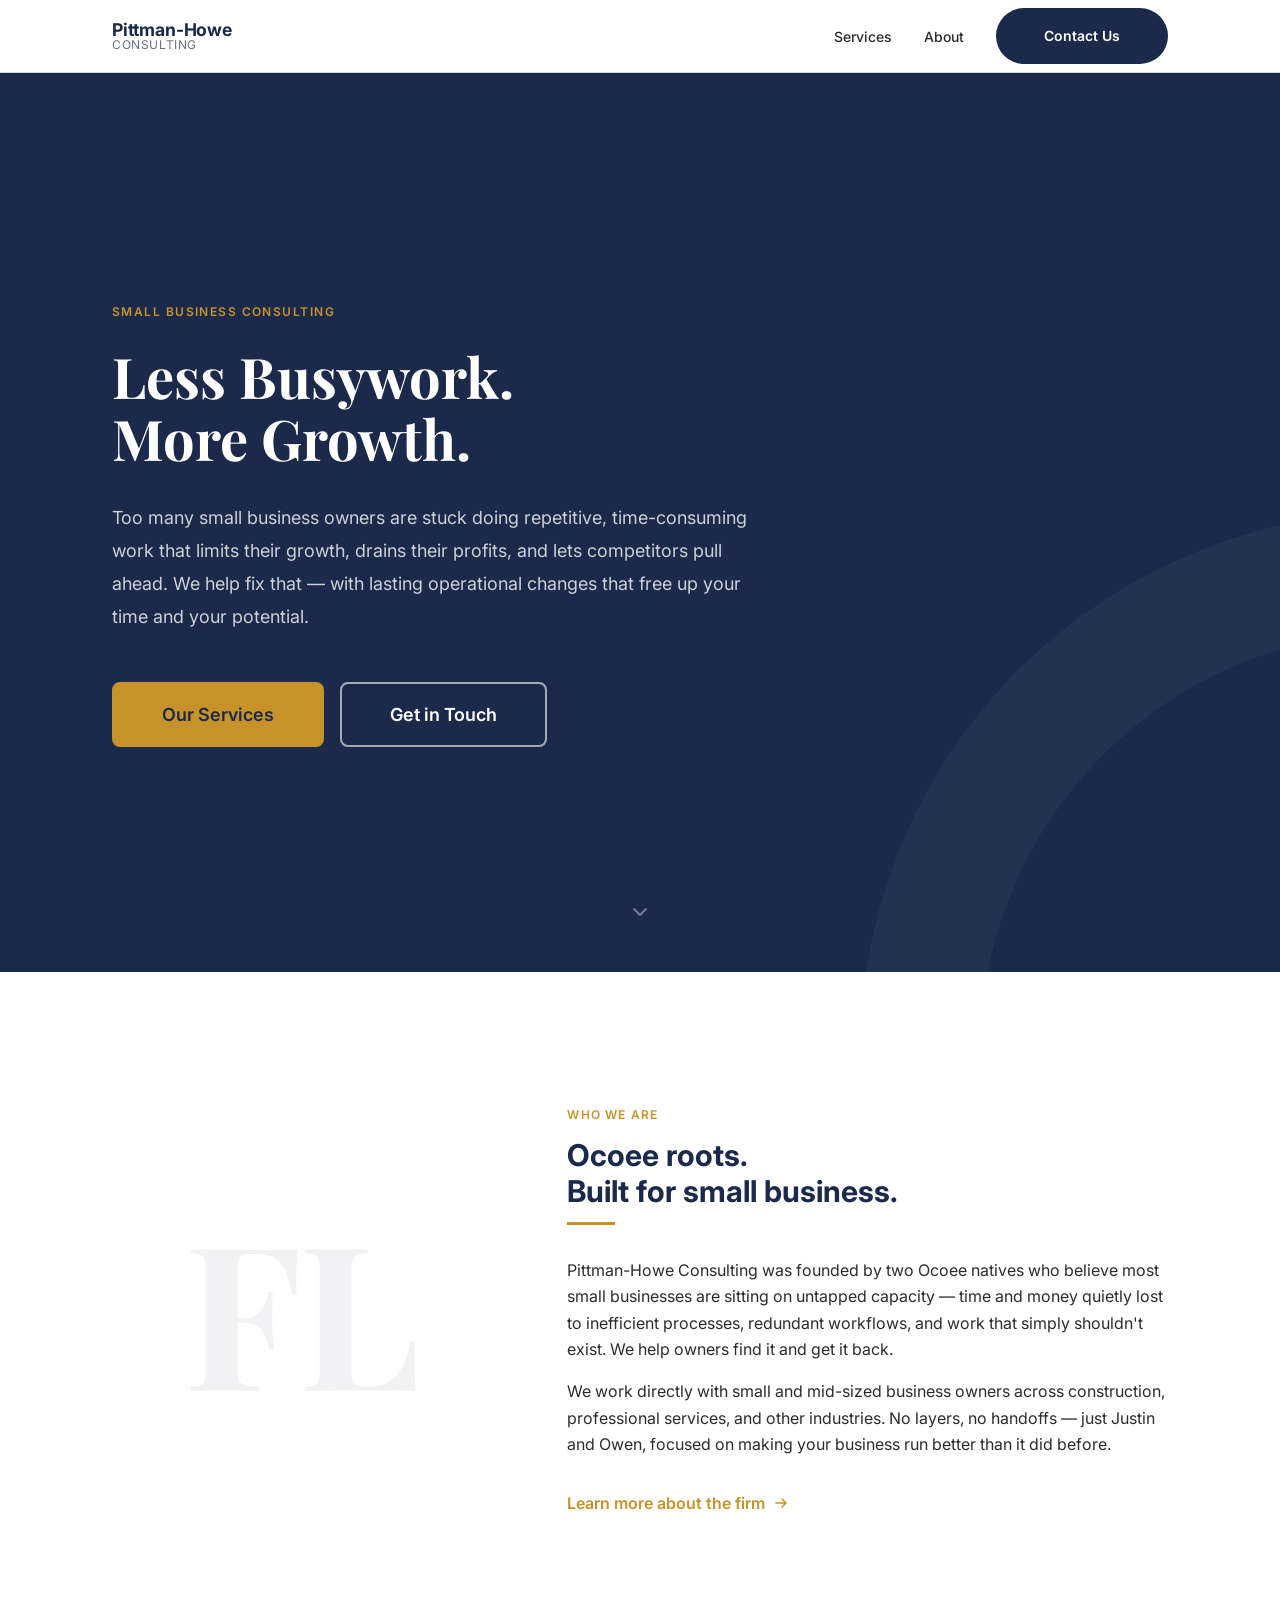
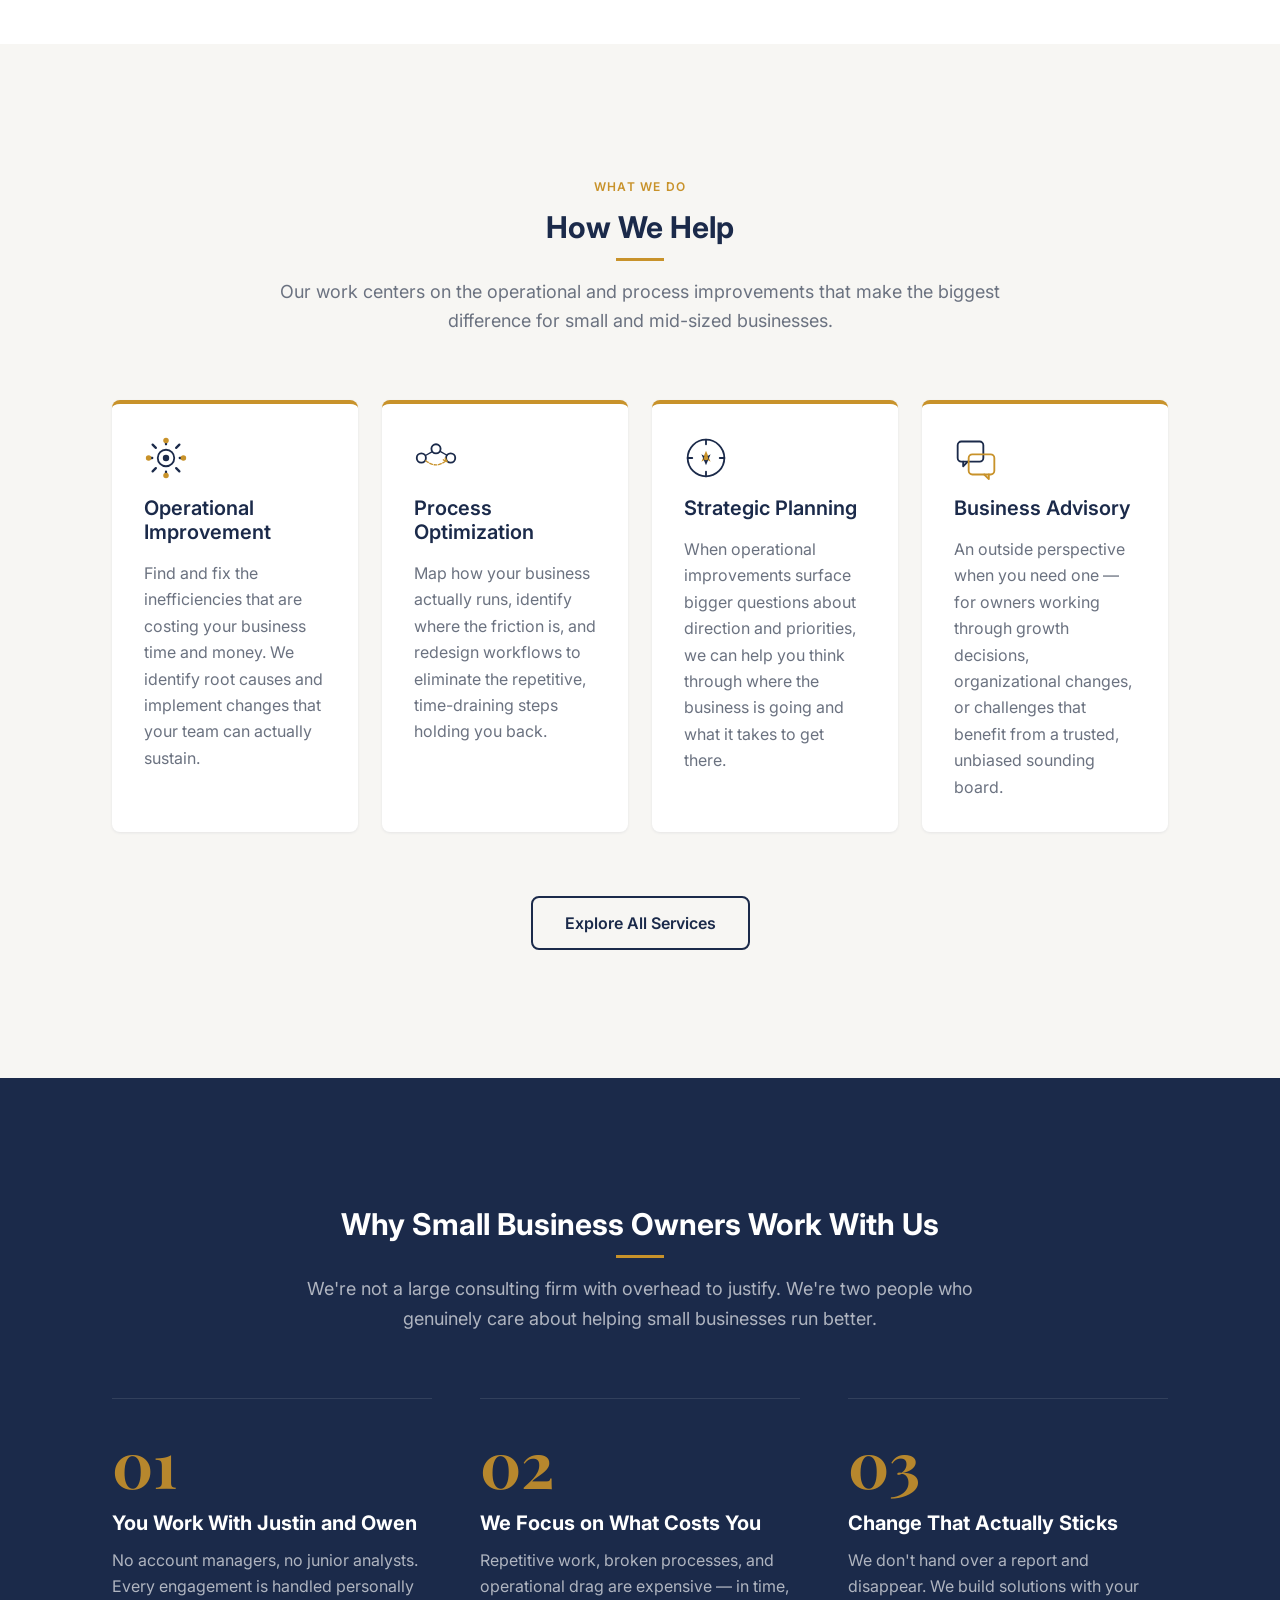
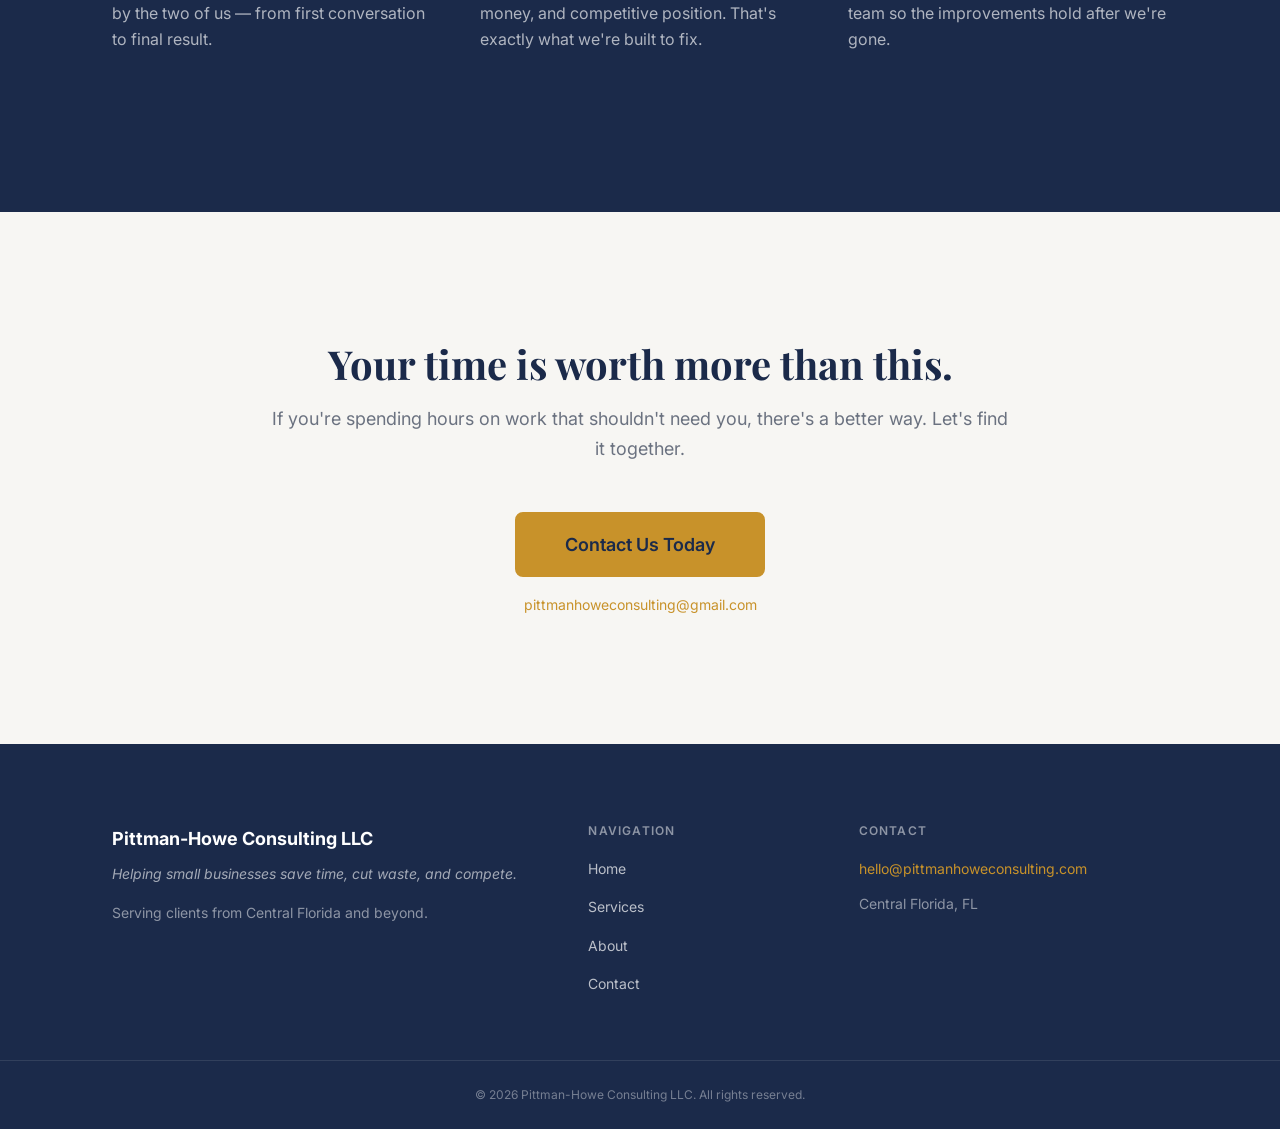
==== index.html @ a5095f36 "Initial commit" ====
<!DOCTYPE html>
<html lang="en">
<head>
  <meta charset="UTF-8">
  <meta name="viewport" content="width=device-width, initial-scale=1">
  <title>Pittman-Howe Consulting LLC — Operational Improvement for Small Business</title>
  <meta name="description" content="Pittman-Howe Consulting helps small and mid-sized business owners eliminate inefficiency, save time, and compete smarter. Based in Central Florida.">
  <link rel="preconnect" href="https://fonts.googleapis.com">
  <link rel="preconnect" href="https://fonts.gstatic.com" crossorigin>
  <link href="https://fonts.googleapis.com/css2?family=Inter:wght@400;500;600;700&family=Playfair+Display:ital,wght@0,600;0,700;1,600&display=swap" rel="stylesheet">
  <link rel="stylesheet" href="css/styles.css">
</head>
<body>

  <!-- ===================== HEADER / NAV ===================== -->
  <header class="site-header">
    <nav class="nav-container" role="navigation" aria-label="Main navigation">
      <a href="index.html" class="nav-logo" aria-label="Pittman-Howe Consulting — home">
        <span class="nav-logo__wordmark">Pittman-Howe</span>
        <span class="nav-logo__sub">Consulting</span>
      </a>

      <button class="nav-toggle" aria-label="Open menu" aria-expanded="false" aria-controls="main-nav">
        <svg class="icon-hamburger" width="24" height="18" viewBox="0 0 24 18" fill="none" aria-hidden="true">
          <line x1="0" y1="1"  x2="24" y2="1"  stroke="currentColor" stroke-width="2" stroke-linecap="round"/>
          <line x1="0" y1="9"  x2="24" y2="9"  stroke="currentColor" stroke-width="2" stroke-linecap="round"/>
          <line x1="0" y1="17" x2="24" y2="17" stroke="currentColor" stroke-width="2" stroke-linecap="round"/>
        </svg>
        <svg class="icon-close" width="24" height="24" viewBox="0 0 24 24" fill="none" aria-hidden="true" hidden>
          <line x1="4" y1="4"  x2="20" y2="20" stroke="currentColor" stroke-width="2" stroke-linecap="round"/>
          <line x1="20" y1="4" x2="4"  y2="20" stroke="currentColor" stroke-width="2" stroke-linecap="round"/>
        </svg>
      </button>

      <ul class="nav-links" id="main-nav">
        <li><a href="services.html">Services</a></li>
        <li><a href="about.html">About</a></li>
        <li class="nav-cta"><a href="contact.html">Contact Us</a></li>
      </ul>
    </nav>
  </header>

  <main>

    <!-- ===================== HERO ===================== -->
    <section class="hero" aria-labelledby="hero-heading">
      <svg class="hero__bg-arc" width="700" height="700" viewBox="0 0 700 700" fill="none" aria-hidden="true">
        <circle cx="700" cy="700" r="480" stroke="rgba(255,255,255,0.04)" stroke-width="120"/>
      </svg>

      <div class="container">
        <div class="hero__content">
          <span class="hero__eyebrow">Small Business Consulting</span>
          <h1 class="hero__headline display-heading" id="hero-heading">
            Less Busywork.<br>More Growth.
          </h1>
          <p class="hero__lead">
            Too many small business owners are stuck doing repetitive, time-consuming work that limits their growth, drains their profits, and lets competitors pull ahead. We help fix that — with lasting operational changes that free up your time and your potential.
          </p>
          <div class="hero__actions">
            <a href="services.html" class="btn btn--primary btn--lg">Our Services</a>
            <a href="contact.html" class="btn btn--outline-white btn--lg">Get in Touch</a>
          </div>
        </div>
      </div>

      <div class="hero__scroll" aria-hidden="true">
        <svg width="24" height="24" viewBox="0 0 24 24" fill="none">
          <polyline points="6,9 12,15 18,9" stroke="currentColor" stroke-width="2" stroke-linecap="round" stroke-linejoin="round"/>
        </svg>
      </div>
    </section>

    <!-- ===================== FIRM INTRO ===================== -->
    <section class="firm-intro" aria-labelledby="intro-heading">
      <div class="container">
        <div class="firm-intro__grid">
          <div class="firm-intro__watermark" aria-hidden="true">
            <span class="firm-intro__watermark-text">FL</span>
          </div>
          <div class="firm-intro__content">
            <span class="eyebrow">Who We Are</span>
            <h2 class="section-heading" id="intro-heading">Ocoee roots.<br>Built for small business.</h2>
            <div class="firm-intro__body">
              <p>Pittman-Howe Consulting was founded by two Ocoee natives who believe most small businesses are sitting on untapped capacity — time and money quietly lost to inefficient processes, redundant workflows, and work that simply shouldn't exist. We help owners find it and get it back.</p>
              <p>We work directly with small and mid-sized business owners across construction, professional services, and other industries. No layers, no handoffs — just Justin and Owen, focused on making your business run better than it did before.</p>
            </div>
            <a href="about.html" class="firm-intro__link">
              Learn more about the firm
              <svg width="16" height="16" viewBox="0 0 16 16" fill="none" aria-hidden="true">
                <path d="M3 8h10M9 4l4 4-4 4" stroke="currentColor" stroke-width="1.5" stroke-linecap="round" stroke-linejoin="round"/>
              </svg>
            </a>
          </div>
        </div>
      </div>
    </section>

    <!-- ===================== SERVICES PREVIEW ===================== -->
    <section class="services-preview" aria-labelledby="services-preview-heading">
      <div class="container">
        <div class="services-preview__header">
          <span class="eyebrow">What We Do</span>
          <h2 class="section-heading section-heading--center" id="services-preview-heading">How We Help</h2>
          <p>Our work centers on the operational and process improvements that make the biggest difference for small and mid-sized businesses.</p>
        </div>

        <div class="services-grid">

          <!-- Operational Improvement -->
          <div class="service-card">
            <div class="service-card__icon" aria-hidden="true">
              <svg width="44" height="44" viewBox="0 0 48 48" fill="none">
                <circle cx="24" cy="24" r="9" stroke="#1B2A4A" stroke-width="2"/>
                <circle cx="24" cy="24" r="3.5" fill="#1B2A4A"/>
                <path d="M24 4v5M24 39v5M4 24h5M39 24h5" stroke="#1B2A4A" stroke-width="2.5" stroke-linecap="round"/>
                <path d="M9.4 9.4l3.5 3.5M35.1 35.1l3.5 3.5M38.6 9.4l-3.5 3.5M12.9 35.1l-3.5 3.5" stroke="#1B2A4A" stroke-width="2.5" stroke-linecap="round"/>
                <circle cx="24" cy="5" r="3" fill="#C8922A"/>
                <circle cx="24" cy="43" r="3" fill="#C8922A"/>
                <circle cx="5"  cy="24" r="3" fill="#C8922A"/>
                <circle cx="43" cy="24" r="3" fill="#C8922A"/>
              </svg>
            </div>
            <h3 class="service-card__title">Operational Improvement</h3>
            <p class="service-card__body">Find and fix the inefficiencies that are costing your business time and money. We identify root causes and implement changes that your team can actually sustain.</p>
          </div>

          <!-- Process Optimization -->
          <div class="service-card">
            <div class="service-card__icon" aria-hidden="true">
              <svg width="44" height="44" viewBox="0 0 48 48" fill="none">
                <circle cx="8"  cy="24" r="5" stroke="#1B2A4A" stroke-width="2" fill="none"/>
                <circle cx="24" cy="14" r="5" stroke="#1B2A4A" stroke-width="2" fill="none"/>
                <circle cx="40" cy="24" r="5" stroke="#1B2A4A" stroke-width="2" fill="none"/>
                <path d="M13 21l7-4" stroke="#1B2A4A" stroke-width="1.5" stroke-linecap="round"/>
                <path d="M29 17l7 4" stroke="#1B2A4A" stroke-width="1.5" stroke-linecap="round"/>
                <path d="M13 27 Q24 36 35 27" stroke="#C8922A" stroke-width="1.5" stroke-dasharray="3 2" stroke-linecap="round" fill="none"/>
                <path d="M32 26l4 2-2-4" stroke="#C8922A" stroke-width="1.5" stroke-linecap="round" stroke-linejoin="round"/>
              </svg>
            </div>
            <h3 class="service-card__title">Process Optimization</h3>
            <p class="service-card__body">Map how your business actually runs, identify where the friction is, and redesign workflows to eliminate the repetitive, time-draining steps holding you back.</p>
          </div>

          <!-- Strategic Planning -->
          <div class="service-card">
            <div class="service-card__icon" aria-hidden="true">
              <svg width="44" height="44" viewBox="0 0 48 48" fill="none">
                <circle cx="24" cy="24" r="20" stroke="#1B2A4A" stroke-width="2"/>
                <line x1="24" y1="4"  x2="24" y2="9"  stroke="#1B2A4A" stroke-width="2" stroke-linecap="round"/>
                <line x1="24" y1="39" x2="24" y2="44" stroke="#1B2A4A" stroke-width="2" stroke-linecap="round"/>
                <line x1="4"  y1="24" x2="9"  y2="24" stroke="#1B2A4A" stroke-width="2" stroke-linecap="round"/>
                <line x1="39" y1="24" x2="44" y2="24" stroke="#1B2A4A" stroke-width="2" stroke-linecap="round"/>
                <polygon points="24,16 29,28 24,25 19,28" fill="#C8922A"/>
                <polygon points="24,32 19,20 24,23 29,20" fill="#1B2A4A"/>
                <circle cx="24" cy="24" r="2.5" fill="#C8922A"/>
              </svg>
            </div>
            <h3 class="service-card__title">Strategic Planning</h3>
            <p class="service-card__body">When operational improvements surface bigger questions about direction and priorities, we can help you think through where the business is going and what it takes to get there.</p>
          </div>

          <!-- Business Advisory -->
          <div class="service-card">
            <div class="service-card__icon" aria-hidden="true">
              <svg width="44" height="44" viewBox="0 0 48 48" fill="none">
                <rect x="4"  y="6"  width="28" height="22" rx="4" stroke="#1B2A4A" stroke-width="2" fill="none"/>
                <path d="M10 28v5l5-5" stroke="#1B2A4A" stroke-width="2" stroke-linecap="round" stroke-linejoin="round"/>
                <rect x="16" y="20" width="28" height="22" rx="4" stroke="#C8922A" stroke-width="2" fill="none"/>
                <path d="M38 42v5l-5-5" stroke="#C8922A" stroke-width="2" stroke-linecap="round" stroke-linejoin="round"/>
              </svg>
            </div>
            <h3 class="service-card__title">Business Advisory</h3>
            <p class="service-card__body">An outside perspective when you need one — for owners working through growth decisions, organizational changes, or challenges that benefit from a trusted, unbiased sounding board.</p>
          </div>

        </div>

        <div class="services-preview__cta">
          <a href="services.html" class="btn btn--outline">Explore All Services</a>
        </div>
      </div>
    </section>

    <!-- ===================== DIFFERENTIATORS ===================== -->
    <section class="differentiators" aria-labelledby="diff-heading">
      <div class="container">
        <div class="differentiators__header">
          <h2 class="section-heading" id="diff-heading">Why Small Business Owners Work With Us</h2>
          <p>We're not a large consulting firm with overhead to justify. We're two people who genuinely care about helping small businesses run better.</p>
        </div>

        <div class="differentiators__grid">
          <div class="differentiator-item">
            <div class="differentiator-item__number display-heading">01</div>
            <h3>You Work With Justin and Owen</h3>
            <p>No account managers, no junior analysts. Every engagement is handled personally by the two of us — from first conversation to final result.</p>
          </div>
          <div class="differentiator-item">
            <div class="differentiator-item__number display-heading">02</div>
            <h3>We Focus on What Costs You</h3>
            <p>Repetitive work, broken processes, and operational drag are expensive — in time, money, and competitive position. That's exactly what we're built to fix.</p>
          </div>
          <div class="differentiator-item">
            <div class="differentiator-item__number display-heading">03</div>
            <h3>Change That Actually Sticks</h3>
            <p>We don't hand over a report and disappear. We build solutions with your team so the improvements hold after we're gone.</p>
          </div>
        </div>
      </div>
    </section>

    <!-- ===================== CTA BANNER ===================== -->
    <section class="cta-banner" aria-labelledby="cta-heading">
      <div class="container">
        <h2 class="display-heading" id="cta-heading">Your time is worth more than this.</h2>
        <p>If you're spending hours on work that shouldn't need you, there's a better way. Let's find it together.</p>
        <a href="contact.html" class="btn btn--primary btn--lg">Contact Us Today</a>
        <a href="mailto:pittmanhoweconsulting@gmail.com" class="cta-banner__email">pittmanhoweconsulting@gmail.com</a>
      </div>
    </section>

  </main>

  <!-- ===================== FOOTER ===================== -->
  <footer class="site-footer" aria-label="Site footer">
    <div class="container">
      <div class="footer-grid">
        <div class="footer-brand">
          <div class="footer-brand__wordmark">Pittman-Howe Consulting LLC</div>
          <p class="footer-brand__tagline">Helping small businesses save time, cut waste, and compete.</p>
          <p class="footer-brand__location">Serving clients from Central Florida and beyond.</p>
        </div>
        <div class="footer-col">
          <h4>Navigation</h4>
          <ul>
            <li><a href="index.html">Home</a></li>
            <li><a href="services.html">Services</a></li>
            <li><a href="about.html">About</a></li>
            <li><a href="contact.html">Contact</a></li>
          </ul>
        </div>
        <div class="footer-col">
          <h4>Contact</h4>
          <a href="mailto:hello@pittmanhoweconsulting.com" class="footer-contact__email">hello@pittmanhoweconsulting.com</a>
          <p class="footer-contact__location">Central Florida, FL</p>
        </div>
      </div>
    </div>
    <div class="footer-bottom">
      <div class="container">
        <p>&copy; 2026 Pittman-Howe Consulting LLC. All rights reserved.</p>
      </div>
    </div>
  </footer>

  <script src="js/main.js"></script>
</body>
</html>
---- css/styles.css ----
/* ============================================================
   Pittman-Howe Consulting LLC — Stylesheet
   ============================================================ */

/* ------------------------------------------------------------
   1. CSS Reset
   ------------------------------------------------------------ */
*, *::before, *::after {
  box-sizing: border-box;
  margin: 0;
  padding: 0;
}

html {
  scroll-behavior: smooth;
}

body {
  font-family: var(--font-body);
  font-size: var(--text-base);
  color: var(--color-text);
  background-color: var(--color-bg);
  line-height: var(--leading-normal);
  -webkit-font-smoothing: antialiased;
  -moz-osx-font-smoothing: grayscale;
}

img, svg {
  display: block;
  max-width: 100%;
}

a {
  color: inherit;
  text-decoration: none;
}

ul, ol {
  list-style: none;
}

button {
  cursor: pointer;
  border: none;
  background: none;
  font-family: inherit;
}

input, textarea, select {
  font-family: inherit;
  font-size: inherit;
}

/* ------------------------------------------------------------
   2. Custom Properties
   ------------------------------------------------------------ */
:root {
  /* Colors */
  --color-brand-primary:   #1B2A4A;
  --color-brand-secondary: #2E4272;
  --color-accent:          #C8922A;
  --color-accent-hover:    #A87420;
  --color-bg:              #FFFFFF;
  --color-bg-alt:          #F7F6F3;
  --color-bg-card:         #EEF1F7;
  --color-text:            #2C2C2C;
  --color-text-muted:      #6B7280;
  --color-border:          #D1D9E6;

  /* Typography */
  --font-body:    'Inter', system-ui, -apple-system, sans-serif;
  --font-display: 'Playfair Display', Georgia, serif;

  --text-xs:   0.75rem;
  --text-sm:   0.875rem;
  --text-base: 1rem;
  --text-lg:   1.125rem;
  --text-xl:   1.25rem;
  --text-2xl:  1.5rem;
  --text-3xl:  1.875rem;
  --text-4xl:  2.5rem;
  --text-5xl:  3.5rem;

  --leading-tight:  1.2;
  --leading-normal: 1.65;
  --leading-loose:  1.85;

  --weight-regular:  400;
  --weight-medium:   500;
  --weight-semibold: 600;
  --weight-bold:     700;

  /* Spacing */
  --space-1:  0.25rem;
  --space-2:  0.5rem;
  --space-3:  0.75rem;
  --space-4:  1rem;
  --space-5:  1.5rem;
  --space-6:  2rem;
  --space-8:  3rem;
  --space-10: 4rem;
  --space-12: 5rem;
  --space-16: 8rem;

  --section-py:    var(--space-12);
  --container-max: 1120px;
  --container-px:  var(--space-6);

  /* Borders */
  --radius-sm: 4px;
  --radius-md: 8px;
  --radius-lg: 12px;
  --radius-full: 9999px;

  /* Shadows */
  --shadow-sm: 0 1px 3px rgba(27, 42, 74, 0.08);
  --shadow-md: 0 4px 12px rgba(27, 42, 74, 0.12);
  --shadow-lg: 0 8px 32px rgba(27, 42, 74, 0.16);

  /* Transitions */
  --transition-fast: 150ms ease;
  --transition-base: 250ms ease;
}

/* ------------------------------------------------------------
   3. Base Typography
   ------------------------------------------------------------ */
h1, h2, h3, h4, h5, h6 {
  font-weight: var(--weight-bold);
  line-height: var(--leading-tight);
  color: var(--color-brand-primary);
}

h1 { font-size: var(--text-4xl); }
h2 { font-size: var(--text-3xl); }
h3 { font-size: var(--text-xl); }

p {
  max-width: 68ch;
  line-height: var(--leading-normal);
}

p + p {
  margin-top: var(--space-4);
}

strong {
  font-weight: var(--weight-semibold);
}

/* Display headings (Playfair) */
.display-heading {
  font-family: var(--font-display);
  font-weight: var(--weight-bold);
}

/* Section label / eyebrow */
.eyebrow {
  display: inline-block;
  font-size: var(--text-xs);
  font-weight: var(--weight-semibold);
  letter-spacing: 0.1em;
  text-transform: uppercase;
  color: var(--color-accent);
  margin-bottom: var(--space-3);
}

/* Heading with amber accent underline */
.section-heading {
  font-size: var(--text-3xl);
  font-weight: var(--weight-bold);
  color: var(--color-brand-primary);
  position: relative;
  padding-bottom: var(--space-4);
}

.section-heading::after {
  content: '';
  position: absolute;
  bottom: 0;
  left: 0;
  width: 48px;
  height: 3px;
  background-color: var(--color-accent);
}

.section-heading--center::after {
  left: 50%;
  transform: translateX(-50%);
}

/* ------------------------------------------------------------
   4. Layout Utilities
   ------------------------------------------------------------ */
.container {
  width: 100%;
  max-width: var(--container-max);
  margin-left: auto;
  margin-right: auto;
  padding-left: var(--container-px);
  padding-right: var(--container-px);
}

.text-center {
  text-align: center;
}

.text-center p {
  margin-left: auto;
  margin-right: auto;
}

.visually-hidden {
  position: absolute;
  width: 1px;
  height: 1px;
  padding: 0;
  margin: -1px;
  overflow: hidden;
  clip: rect(0, 0, 0, 0);
  white-space: nowrap;
  border-width: 0;
}

/* ------------------------------------------------------------
   5. Buttons
   ------------------------------------------------------------ */
.btn {
  display: inline-flex;
  align-items: center;
  justify-content: center;
  gap: var(--space-2);
  padding: var(--space-3) var(--space-6);
  font-family: var(--font-body);
  font-size: var(--text-base);
  font-weight: var(--weight-semibold);
  border-radius: var(--radius-md);
  transition: background-color var(--transition-fast), color var(--transition-fast), border-color var(--transition-fast), box-shadow var(--transition-fast), transform var(--transition-fast);
  cursor: pointer;
  white-space: nowrap;
  text-decoration: none;
}

.btn--primary {
  background-color: var(--color-accent);
  color: var(--color-brand-primary);
  border: 2px solid var(--color-accent);
}

.btn--primary:hover {
  background-color: var(--color-accent-hover);
  border-color: var(--color-accent-hover);
  transform: translateY(-1px);
  box-shadow: var(--shadow-md);
}

.btn--outline {
  background-color: transparent;
  color: var(--color-brand-primary);
  border: 2px solid var(--color-brand-primary);
}

.btn--outline:hover {
  background-color: var(--color-brand-primary);
  color: #ffffff;
  transform: translateY(-1px);
}

.btn--outline-white {
  background-color: transparent;
  color: #ffffff;
  border: 2px solid rgba(255, 255, 255, 0.6);
}

.btn--outline-white:hover {
  background-color: rgba(255, 255, 255, 0.12);
  border-color: #ffffff;
}

.btn--lg {
  padding: var(--space-4) var(--space-8);
  font-size: var(--text-lg);
}

/* ------------------------------------------------------------
   6. Site Header / Navigation
   ------------------------------------------------------------ */
.site-header {
  position: sticky;
  top: 0;
  z-index: 100;
  background-color: var(--color-bg);
  box-shadow: 0 1px 0 var(--color-border);
  transition: box-shadow var(--transition-base);
}

.site-header.is-scrolled {
  box-shadow: var(--shadow-md);
}

.nav-container {
  display: flex;
  align-items: center;
  justify-content: space-between;
  height: 72px;
  max-width: var(--container-max);
  margin: 0 auto;
  padding: 0 var(--container-px);
}

.nav-logo {
  display: flex;
  flex-direction: column;
  gap: 1px;
  text-decoration: none;
  flex-shrink: 0;
}

.nav-logo__wordmark {
  font-family: var(--font-body);
  font-weight: var(--weight-bold);
  font-size: 1.1rem;
  color: var(--color-brand-primary);
  letter-spacing: -0.01em;
  line-height: 1;
}

.nav-logo__sub {
  font-family: var(--font-body);
  font-weight: var(--weight-regular);
  font-size: var(--text-xs);
  color: var(--color-text-muted);
  letter-spacing: 0.05em;
  text-transform: uppercase;
  line-height: 1;
}

.nav-toggle {
  display: none;
  align-items: center;
  justify-content: center;
  width: 44px;
  height: 44px;
  color: var(--color-brand-primary);
  border-radius: var(--radius-sm);
  transition: background-color var(--transition-fast);
}

.nav-toggle:hover {
  background-color: var(--color-bg-card);
}

.nav-links {
  display: flex;
  align-items: center;
  gap: var(--space-6);
}

.nav-links li a {
  font-size: var(--text-sm);
  font-weight: var(--weight-medium);
  color: var(--color-text);
  text-decoration: none;
  padding-bottom: 2px;
  border-bottom: 2px solid transparent;
  transition: color var(--transition-fast), border-color var(--transition-fast);
}

.nav-links li a:hover,
.nav-links li a.is-active {
  color: var(--color-accent);
  border-bottom-color: var(--color-accent);
}

.nav-links .nav-cta a,
.nav-links .nav-cta {
  display: inline-block;
  padding: var(--space-2) var(--space-5);
  background-color: var(--color-brand-primary);
  color: #ffffff;
  font-size: var(--text-sm);
  font-weight: var(--weight-semibold);
  border-radius: var(--radius-full);
  border-bottom: none;
  transition: background-color var(--transition-fast), transform var(--transition-fast);
}

.nav-links .nav-cta a:hover,
.nav-links li.nav-cta a:hover {
  background-color: var(--color-brand-secondary);
  color: #ffffff;
  border-bottom-color: transparent;
  transform: translateY(-1px);
}

/* Mobile nav */
@media (max-width: 767px) {
  .nav-toggle {
    display: flex;
  }

  .nav-links {
    display: none;
    position: absolute;
    top: 72px;
    left: 0;
    right: 0;
    flex-direction: column;
    align-items: stretch;
    gap: 0;
    background-color: var(--color-brand-primary);
    padding: var(--space-4) var(--container-px);
    box-shadow: var(--shadow-lg);
  }

  .nav-links.is-open {
    display: flex;
  }

  .nav-links li {
    border-bottom: 1px solid rgba(255, 255, 255, 0.08);
  }

  .nav-links li:last-child {
    border-bottom: none;
    padding-top: var(--space-4);
    padding-bottom: var(--space-2);
  }

  .nav-links li a {
    display: block;
    padding: var(--space-4) 0;
    color: rgba(255, 255, 255, 0.85);
    font-size: var(--text-base);
    border-bottom: none;
  }

  .nav-links li a:hover,
  .nav-links li a.is-active {
    color: var(--color-accent);
    border-bottom: none;
  }

  .nav-links .nav-cta a,
  .nav-links li.nav-cta a {
    display: inline-block;
    padding: var(--space-3) var(--space-5);
    background-color: var(--color-accent);
    color: var(--color-brand-primary);
    border-radius: var(--radius-full);
  }

  .nav-links li.nav-cta a:hover {
    background-color: var(--color-accent-hover);
    color: var(--color-brand-primary);
    transform: none;
  }
}

/* ------------------------------------------------------------
   7. Site Footer
   ------------------------------------------------------------ */
.site-footer {
  background-color: var(--color-brand-primary);
  color: rgba(255, 255, 255, 0.75);
  padding-top: var(--space-12);
}

.footer-grid {
  display: grid;
  grid-template-columns: 1fr;
  gap: var(--space-10);
  padding-bottom: var(--space-10);
}

@media (min-width: 768px) {
  .footer-grid {
    grid-template-columns: 2fr 1fr 1.5fr;
  }
}

.footer-brand__wordmark {
  font-family: var(--font-body);
  font-size: var(--text-lg);
  font-weight: var(--weight-bold);
  color: #ffffff;
  margin-bottom: var(--space-2);
}

.footer-brand__tagline {
  font-size: var(--text-sm);
  color: rgba(255, 255, 255, 0.6);
  font-style: italic;
  margin-bottom: var(--space-3);
  max-width: none;
}

.footer-brand__location {
  font-size: var(--text-sm);
  color: rgba(255, 255, 255, 0.5);
  max-width: none;
}

.footer-col h4 {
  font-size: var(--text-xs);
  font-weight: var(--weight-semibold);
  letter-spacing: 0.1em;
  text-transform: uppercase;
  color: rgba(255, 255, 255, 0.5);
  margin-bottom: var(--space-4);
}

.footer-col ul {
  display: flex;
  flex-direction: column;
  gap: var(--space-3);
}

.footer-col ul li a {
  font-size: var(--text-sm);
  color: rgba(255, 255, 255, 0.7);
  text-decoration: none;
  transition: color var(--transition-fast);
}

.footer-col ul li a:hover {
  color: var(--color-accent);
}

.footer-contact__email {
  display: inline-block;
  font-size: var(--text-sm);
  color: var(--color-accent);
  text-decoration: none;
  margin-bottom: var(--space-3);
  transition: color var(--transition-fast);
}

.footer-contact__email:hover {
  color: #ffffff;
}

.footer-contact__location {
  font-size: var(--text-sm);
  color: rgba(255, 255, 255, 0.5);
  max-width: none;
}

.footer-bottom {
  border-top: 1px solid rgba(255, 255, 255, 0.1);
  padding: var(--space-5) 0;
  text-align: center;
}

.footer-bottom p {
  font-size: var(--text-xs);
  color: rgba(255, 255, 255, 0.4);
  max-width: none;
}

/* ------------------------------------------------------------
   8. Page Hero (shared interior hero style)
   ------------------------------------------------------------ */
.page-hero {
  background-color: var(--color-brand-primary);
  color: #ffffff;
  padding: var(--space-12) 0;
  min-height: 340px;
  display: flex;
  align-items: center;
  position: relative;
  overflow: hidden;
}

.page-hero::after {
  content: '';
  position: absolute;
  bottom: -100px;
  right: -100px;
  width: 500px;
  height: 500px;
  border-radius: 50%;
  border: 80px solid rgba(255, 255, 255, 0.03);
  pointer-events: none;
}

.page-hero .eyebrow {
  color: var(--color-accent);
}

.page-hero h1 {
  font-family: var(--font-display);
  color: #ffffff;
  margin: var(--space-3) 0 var(--space-5);
  max-width: 14ch;
}

.page-hero .lead {
  font-size: var(--text-lg);
  color: rgba(255, 255, 255, 0.75);
  max-width: 60ch;
  line-height: var(--leading-loose);
}

.page-hero--short {
  min-height: 260px;
  padding: var(--space-10) 0;
}

/* ------------------------------------------------------------
   9. Homepage — Hero Section
   ------------------------------------------------------------ */
.hero {
  background-color: var(--color-brand-primary);
  color: #ffffff;
  min-height: 100vh;
  display: flex;
  align-items: center;
  position: relative;
  overflow: hidden;
  padding: var(--space-12) 0;
}

.hero__bg-arc {
  position: absolute;
  bottom: -80px;
  right: -120px;
  opacity: 1;
  pointer-events: none;
}

.hero__content {
  position: relative;
  z-index: 1;
  max-width: 780px;
}

.hero__eyebrow {
  display: inline-block;
  font-size: var(--text-xs);
  font-weight: var(--weight-semibold);
  letter-spacing: 0.12em;
  text-transform: uppercase;
  color: var(--color-accent);
  margin-bottom: var(--space-5);
}

.hero__headline {
  font-family: var(--font-display);
  font-size: var(--text-5xl);
  font-weight: var(--weight-bold);
  color: #ffffff;
  line-height: 1.1;
  margin-bottom: var(--space-6);
}

.hero__lead {
  font-size: var(--text-lg);
  color: rgba(255, 255, 255, 0.78);
  line-height: var(--leading-loose);
  max-width: 60ch;
  margin-bottom: var(--space-8);
}

.hero__actions {
  display: flex;
  flex-wrap: wrap;
  gap: var(--space-4);
  align-items: center;
}

.hero__scroll {
  position: absolute;
  bottom: var(--space-8);
  left: 50%;
  transform: translateX(-50%);
  color: rgba(255, 255, 255, 0.4);
  animation: bounce 2s ease-in-out infinite;
}

@keyframes bounce {
  0%, 100% { transform: translateX(-50%) translateY(0); }
  50%       { transform: translateX(-50%) translateY(6px); }
}

@media (max-width: 767px) {
  .hero__headline {
    font-size: var(--text-4xl);
  }

  .hero__actions {
    flex-direction: column;
    align-items: flex-start;
  }

  .hero__actions .btn {
    width: 100%;
    justify-content: center;
  }
}

/* ------------------------------------------------------------
   10. Homepage — Firm Intro Section
   ------------------------------------------------------------ */
.firm-intro {
  background-color: var(--color-bg);
  padding: var(--space-16) 0;
  overflow: hidden;
}

.firm-intro__grid {
  display: grid;
  grid-template-columns: 1fr;
  gap: var(--space-10);
  align-items: center;
}

@media (min-width: 900px) {
  .firm-intro__grid {
    grid-template-columns: 1fr 1.6fr;
    gap: var(--space-12);
  }
}

.firm-intro__watermark {
  display: flex;
  align-items: center;
  justify-content: center;
  user-select: none;
  pointer-events: none;
}

.firm-intro__watermark-text {
  font-family: var(--font-display);
  font-size: clamp(120px, 18vw, 200px);
  font-weight: var(--weight-bold);
  color: rgba(27, 42, 74, 0.06);
  line-height: 1;
  letter-spacing: -0.02em;
}

.firm-intro__content .section-heading {
  margin-bottom: var(--space-6);
}

.firm-intro__body {
  color: var(--color-text);
  margin-bottom: var(--space-6);
}

.firm-intro__link {
  display: inline-flex;
  align-items: center;
  gap: var(--space-2);
  font-weight: var(--weight-semibold);
  color: var(--color-accent);
  text-decoration: none;
  transition: gap var(--transition-fast);
}

.firm-intro__link:hover {
  gap: var(--space-3);
  color: var(--color-accent-hover);
}

@media (max-width: 899px) {
  .firm-intro__watermark {
    display: none;
  }
}

/* ------------------------------------------------------------
   11. Homepage — Services Preview
   ------------------------------------------------------------ */
.services-preview {
  background-color: var(--color-bg-alt);
  padding: var(--space-16) 0;
}

.services-preview__header {
  text-align: center;
  margin-bottom: var(--space-10);
}

.services-preview__header .section-heading {
  margin-bottom: var(--space-4);
}

.services-preview__header p {
  margin: 0 auto;
  color: var(--color-text-muted);
  font-size: var(--text-lg);
}

.services-grid {
  display: grid;
  grid-template-columns: 1fr;
  gap: var(--space-5);
}

@media (min-width: 640px) {
  .services-grid {
    grid-template-columns: 1fr 1fr;
  }
}

@media (min-width: 1024px) {
  .services-grid {
    grid-template-columns: repeat(4, 1fr);
  }
}

.service-card {
  background-color: var(--color-bg);
  border-radius: var(--radius-md);
  padding: var(--space-6);
  box-shadow: var(--shadow-sm);
  border-top: 4px solid var(--color-accent);
  transition: transform var(--transition-base), box-shadow var(--transition-base);
  display: flex;
  flex-direction: column;
  gap: var(--space-4);
}

.service-card:hover {
  transform: translateY(-4px);
  box-shadow: var(--shadow-md);
}

.service-card__icon {
  flex-shrink: 0;
  color: var(--color-brand-primary);
}

.service-card__title {
  font-size: var(--text-xl);
  font-weight: var(--weight-semibold);
  color: var(--color-brand-primary);
}

.service-card__body {
  font-size: var(--text-base);
  color: var(--color-text-muted);
  line-height: var(--leading-normal);
  max-width: none;
}

.services-preview__cta {
  text-align: center;
  margin-top: var(--space-10);
}

/* ------------------------------------------------------------
   12. Homepage — Differentiators
   ------------------------------------------------------------ */
.differentiators {
  background-color: var(--color-brand-primary);
  padding: var(--space-16) 0;
  color: #ffffff;
}

.differentiators__header {
  text-align: center;
  margin-bottom: var(--space-10);
}

.differentiators__header .section-heading {
  color: #ffffff;
  margin-bottom: var(--space-4);
}

.differentiators__header .section-heading::after {
  left: 50%;
  transform: translateX(-50%);
  background-color: var(--color-accent);
}

.differentiators__header p {
  margin: 0 auto;
  color: rgba(255, 255, 255, 0.65);
  font-size: var(--text-lg);
}

.differentiators__grid {
  display: grid;
  grid-template-columns: 1fr;
  gap: var(--space-8);
}

@media (min-width: 768px) {
  .differentiators__grid {
    grid-template-columns: repeat(3, 1fr);
  }
}

.differentiator-item {
  padding: var(--space-6) 0;
  border-top: 1px solid rgba(255, 255, 255, 0.1);
}

.differentiator-item__number {
  font-family: var(--font-display);
  font-size: 4rem;
  font-weight: var(--weight-bold);
  color: var(--color-accent);
  line-height: 1;
  margin-bottom: var(--space-4);
  opacity: 0.9;
}

.differentiator-item h3 {
  font-size: var(--text-xl);
  color: #ffffff;
  margin-bottom: var(--space-3);
}

.differentiator-item p {
  font-size: var(--text-base);
  color: rgba(255, 255, 255, 0.65);
  line-height: var(--leading-normal);
  max-width: none;
}

/* ------------------------------------------------------------
   13. CTA Banner (shared)
   ------------------------------------------------------------ */
.cta-banner {
  background-color: var(--color-bg-alt);
  padding: var(--space-16) 0;
  text-align: center;
}

.cta-banner h2 {
  font-family: var(--font-display);
  font-size: var(--text-4xl);
  font-weight: var(--weight-bold);
  color: var(--color-brand-primary);
  margin-bottom: var(--space-4);
}

.cta-banner p {
  margin: 0 auto var(--space-8);
  font-size: var(--text-lg);
  color: var(--color-text-muted);
}

.cta-banner__email {
  display: block;
  margin-top: var(--space-4);
  font-size: var(--text-sm);
  color: var(--color-accent);
  text-decoration: none;
  transition: color var(--transition-fast);
}

.cta-banner__email:hover {
  color: var(--color-accent-hover);
}

/* ------------------------------------------------------------
   14. Services Page — Service Detail Sections
   ------------------------------------------------------------ */
.service-detail {
  padding: var(--space-16) 0;
}

.service-detail:nth-child(odd) {
  background-color: var(--color-bg);
}

.service-detail:nth-child(even) {
  background-color: var(--color-bg-alt);
}

.service-detail__grid {
  display: grid;
  grid-template-columns: 1fr;
  gap: var(--space-10);
  align-items: start;
}

@media (min-width: 900px) {
  .service-detail__grid {
    grid-template-columns: 1fr 1.5fr;
    gap: var(--space-12);
    align-items: center;
  }
}

.service-detail__visual {
  display: flex;
  flex-direction: column;
  gap: var(--space-5);
}

.service-detail__icon {
  color: var(--color-brand-primary);
}

.service-label {
  display: inline-block;
  padding: var(--space-1) var(--space-3);
  background-color: rgba(200, 146, 42, 0.1);
  color: var(--color-accent);
  font-size: var(--text-xs);
  font-weight: var(--weight-semibold);
  letter-spacing: 0.1em;
  text-transform: uppercase;
  border-radius: var(--radius-full);
  border: 1px solid rgba(200, 146, 42, 0.3);
}

.service-detail__content .section-heading {
  margin-bottom: var(--space-5);
}

.service-detail__body p {
  color: var(--color-text);
  max-width: 58ch;
}

/* ------------------------------------------------------------
   15. Services Page — Industries
   ------------------------------------------------------------ */
.industries {
  background-color: var(--color-bg);
  padding: var(--space-16) 0;
}

.industries__header {
  text-align: center;
  margin-bottom: var(--space-10);
}

.industries__header .section-heading {
  margin-bottom: var(--space-4);
}

.industries__header p {
  margin: 0 auto;
  color: var(--color-text-muted);
  font-size: var(--text-lg);
}

.industry-grid {
  display: grid;
  grid-template-columns: 1fr;
  gap: var(--space-5);
}

@media (min-width: 640px) {
  .industry-grid {
    grid-template-columns: repeat(3, 1fr);
  }
}

.industry-card {
  padding: var(--space-6);
  border: 1px solid var(--color-border);
  border-radius: var(--radius-md);
  transition: border-color var(--transition-base), box-shadow var(--transition-base);
}

.industry-card:hover {
  border-color: var(--color-accent);
  box-shadow: var(--shadow-sm);
}

.industry-card__icon {
  color: var(--color-brand-primary);
  margin-bottom: var(--space-4);
}

.industry-card h3 {
  font-size: var(--text-lg);
  margin-bottom: var(--space-3);
}

.industry-card p {
  font-size: var(--text-base);
  color: var(--color-text-muted);
  max-width: none;
}

/* ------------------------------------------------------------
   16. About Page — Partner Bios
   ------------------------------------------------------------ */
.partner-bios {
  background-color: var(--color-bg);
  padding: var(--space-16) 0;
}

.bio-section {
  padding: var(--space-12) 0;
  border-bottom: 1px solid var(--color-border);
}

.bio-section:first-child {
  padding-top: 0;
}

.bio-section:last-child {
  border-bottom: none;
  padding-bottom: 0;
}

.bio-section__grid {
  display: grid;
  grid-template-columns: 1fr;
  gap: var(--space-10);
  align-items: start;
}

@media (min-width: 900px) {
  .bio-section__grid {
    grid-template-columns: 280px 1fr;
    gap: var(--space-12);
    align-items: center;
  }

  .bio-section--reverse .bio-section__grid {
    direction: rtl;
  }

  .bio-section--reverse .bio-section__grid > * {
    direction: ltr;
  }
}

.bio-monogram {
  width: 200px;
  height: 200px;
  background-color: var(--color-bg-card);
  border-radius: var(--radius-md);
  display: flex;
  align-items: center;
  justify-content: center;
  border: 1px solid var(--color-border);
}

.bio-monogram__initials {
  font-family: var(--font-display);
  font-size: 4.5rem;
  font-weight: var(--weight-bold);
  color: var(--color-brand-primary);
  line-height: 1;
  opacity: 0.7;
}

.bio-section__name {
  font-family: var(--font-display);
  font-size: var(--text-3xl);
  font-weight: var(--weight-bold);
  color: var(--color-brand-primary);
  margin-bottom: var(--space-2);
}

.bio-section__title {
  display: inline-block;
  font-size: var(--text-xs);
  font-weight: var(--weight-semibold);
  letter-spacing: 0.1em;
  text-transform: uppercase;
  color: var(--color-accent);
  margin-bottom: var(--space-5);
}

.bio-section__body p {
  color: var(--color-text);
  margin-bottom: var(--space-4);
  max-width: 62ch;
}

.bio-section__meta {
  margin-top: var(--space-5);
  padding-top: var(--space-5);
  border-top: 1px solid var(--color-border);
  display: flex;
  flex-wrap: wrap;
  gap: var(--space-5);
  align-items: center;
}

.bio-section__education {
  font-size: var(--text-sm);
  color: var(--color-text-muted);
  max-width: none;
}

.bio-section__linkedin {
  display: inline-flex;
  align-items: center;
  gap: var(--space-2);
  font-size: var(--text-sm);
  font-weight: var(--weight-medium);
  color: var(--color-accent);
  text-decoration: none;
  transition: color var(--transition-fast);
}

.bio-section__linkedin:hover {
  color: var(--color-accent-hover);
}

/* ------------------------------------------------------------
   17. About Page — Our Approach
   ------------------------------------------------------------ */
.firm-approach {
  background-color: var(--color-bg-alt);
  padding: var(--space-16) 0;
}

.firm-approach__grid {
  display: grid;
  grid-template-columns: 1fr;
  gap: var(--space-10);
  align-items: start;
}

@media (min-width: 900px) {
  .firm-approach__grid {
    grid-template-columns: 1fr 1.5fr;
    gap: var(--space-12);
  }
}

.firm-approach__pullquote {
  position: relative;
  padding-top: var(--space-5);
}

.firm-approach__quote-mark {
  font-family: var(--font-display);
  font-size: 8rem;
  line-height: 0.7;
  color: var(--color-accent);
  margin-bottom: var(--space-4);
  display: block;
  opacity: 0.8;
}

.firm-approach__quote-text {
  font-family: var(--font-display);
  font-size: var(--text-2xl);
  font-style: italic;
  color: var(--color-brand-primary);
  line-height: var(--leading-normal);
  max-width: 28ch;
}

.firm-approach__content .section-heading {
  margin-bottom: var(--space-6);
}

.firm-approach__content p {
  color: var(--color-text);
  margin-bottom: var(--space-4);
}

.firm-approach__promises {
  margin-top: var(--space-8);
}

.firm-approach__promises h3 {
  font-size: var(--text-xl);
  margin-bottom: var(--space-5);
}

.promise-list {
  display: flex;
  flex-direction: column;
  gap: var(--space-4);
}

.promise-item {
  display: flex;
  gap: var(--space-3);
  align-items: flex-start;
}

.promise-item__bullet {
  flex-shrink: 0;
  width: 20px;
  height: 20px;
  color: var(--color-accent);
  margin-top: 2px;
}

.promise-item p {
  font-size: var(--text-base);
  color: var(--color-text);
  max-width: none;
}

/* ------------------------------------------------------------
   18. About Page — Florida Roots
   ------------------------------------------------------------ */
.florida-roots {
  background-color: var(--color-brand-primary);
  padding: var(--space-16) 0;
  color: #ffffff;
  text-align: center;
  position: relative;
  overflow: hidden;
}

.florida-roots__watermark {
  position: absolute;
  top: 50%;
  left: 50%;
  transform: translate(-50%, -50%);
  font-family: var(--font-display);
  font-size: clamp(180px, 28vw, 320px);
  font-weight: var(--weight-bold);
  color: rgba(255, 255, 255, 0.03);
  pointer-events: none;
  user-select: none;
  white-space: nowrap;
  line-height: 1;
}

.florida-roots__content {
  position: relative;
  z-index: 1;
}

.florida-roots h2 {
  color: #ffffff;
  font-size: var(--text-3xl);
  margin-bottom: var(--space-6);
}

.florida-roots p {
  color: rgba(255, 255, 255, 0.7);
  font-size: var(--text-lg);
  line-height: var(--leading-loose);
  margin: 0 auto var(--space-4);
  max-width: 62ch;
}

/* ------------------------------------------------------------
   19. Contact Page — Contact Body
   ------------------------------------------------------------ */
.contact-body {
  background-color: var(--color-bg);
  padding: var(--space-16) 0;
}

.contact-body__grid {
  display: grid;
  grid-template-columns: 1fr;
  gap: var(--space-12);
  align-items: start;
}

@media (min-width: 900px) {
  .contact-body__grid {
    grid-template-columns: 5fr 7fr;
  }
}

.contact-info .section-heading {
  margin-bottom: var(--space-8);
}

.contact-info-item {
  margin-bottom: var(--space-6);
}

.contact-info-item__label {
  display: block;
  font-size: var(--text-xs);
  font-weight: var(--weight-semibold);
  letter-spacing: 0.1em;
  text-transform: uppercase;
  color: var(--color-text-muted);
  margin-bottom: var(--space-2);
}

.contact-info-item__value {
  font-size: var(--text-lg);
  font-weight: var(--weight-medium);
  color: var(--color-brand-primary);
  max-width: none;
}

.contact-info-item__value a {
  color: var(--color-accent);
  text-decoration: none;
  transition: color var(--transition-fast);
}

.contact-info-item__value a:hover {
  color: var(--color-accent-hover);
}

.contact-info__divider {
  border: none;
  border-top: 1px solid var(--color-border);
  margin: var(--space-6) 0;
}

.contact-info__what-to-expect h3 {
  font-size: var(--text-lg);
  margin-bottom: var(--space-4);
}

.expect-list {
  display: flex;
  flex-direction: column;
  gap: var(--space-3);
}

.expect-item {
  display: flex;
  gap: var(--space-3);
  align-items: flex-start;
  font-size: var(--text-base);
  color: var(--color-text-muted);
}

.expect-item::before {
  content: '—';
  color: var(--color-accent);
  font-weight: var(--weight-bold);
  flex-shrink: 0;
}

/* ------------------------------------------------------------
   20. Contact Form
   ------------------------------------------------------------ */
.contact-form {
  display: flex;
  flex-direction: column;
  gap: var(--space-5);
}

.form-group {
  display: flex;
  flex-direction: column;
  gap: var(--space-2);
}

.form-label {
  font-size: var(--text-sm);
  font-weight: var(--weight-semibold);
  color: var(--color-brand-primary);
}

.form-label .optional {
  font-weight: var(--weight-regular);
  color: var(--color-text-muted);
  font-size: var(--text-xs);
  margin-left: var(--space-1);
}

.form-input,
.form-textarea,
.form-select {
  width: 100%;
  padding: var(--space-3) var(--space-4);
  border: 1.5px solid var(--color-border);
  border-radius: var(--radius-md);
  font-family: var(--font-body);
  font-size: var(--text-base);
  color: var(--color-text);
  background-color: var(--color-bg);
  transition: border-color var(--transition-fast), box-shadow var(--transition-fast);
  appearance: none;
  -webkit-appearance: none;
}

.form-input:focus,
.form-textarea:focus,
.form-select:focus {
  outline: none;
  border-color: var(--color-accent);
  box-shadow: 0 0 0 3px rgba(200, 146, 42, 0.15);
}

.form-input::placeholder,
.form-textarea::placeholder {
  color: var(--color-text-muted);
  opacity: 0.7;
}

.form-textarea {
  resize: vertical;
  min-height: 140px;
}

.form-select {
  background-image: url("data:image/svg+xml,%3Csvg xmlns='http://www.w3.org/2000/svg' width='16' height='16' viewBox='0 0 24 24' fill='none' stroke='%236B7280' stroke-width='2' stroke-linecap='round' stroke-linejoin='round'%3E%3Cpolyline points='6,9 12,15 18,9'%3E%3C/polyline%3E%3C/svg%3E");
  background-repeat: no-repeat;
  background-position: right 1rem center;
  padding-right: 3rem;
  cursor: pointer;
}

.form-submit {
  width: 100%;
  padding: var(--space-4);
  background-color: var(--color-accent);
  color: var(--color-brand-primary);
  font-family: var(--font-body);
  font-size: var(--text-base);
  font-weight: var(--weight-bold);
  border: none;
  border-radius: var(--radius-md);
  cursor: pointer;
  transition: background-color var(--transition-fast), transform var(--transition-fast), box-shadow var(--transition-fast);
  letter-spacing: 0.01em;
}

.form-submit:hover {
  background-color: var(--color-accent-hover);
  transform: translateY(-1px);
  box-shadow: var(--shadow-md);
}

.form-submit:active {
  transform: translateY(0);
}

.form-fine-print {
  font-size: var(--text-xs);
  color: var(--color-text-muted);
  text-align: center;
  max-width: none;
  line-height: var(--leading-normal);
}

/* ------------------------------------------------------------
   21. Contact Page — FAQ
   ------------------------------------------------------------ */
.contact-faq {
  background-color: var(--color-bg-alt);
  padding: var(--space-16) 0;
}

.contact-faq__header {
  text-align: center;
  margin-bottom: var(--space-10);
}

.faq-list {
  max-width: 720px;
  margin: 0 auto;
  display: flex;
  flex-direction: column;
  gap: var(--space-8);
}

.faq-item__question {
  font-size: var(--text-lg);
  font-weight: var(--weight-semibold);
  color: var(--color-brand-primary);
  margin-bottom: var(--space-3);
}

.faq-item__answer {
  color: var(--color-text-muted);
  line-height: var(--leading-normal);
  max-width: none;
}

/* ------------------------------------------------------------
   22. Responsive Utilities
   ------------------------------------------------------------ */
@media (max-width: 639px) {
  :root {
    --container-px: var(--space-5);
    --section-py: var(--space-10);
  }

  h2, .section-heading {
    font-size: var(--text-2xl);
  }

  .page-hero h1 {
    font-size: var(--text-3xl);
  }

  .cta-banner h2 {
    font-size: var(--text-3xl);
  }

  .bio-monogram {
    width: 120px;
    height: 120px;
  }

  .bio-monogram__initials {
    font-size: 3rem;
  }

  .firm-approach__quote-text {
    font-size: var(--text-xl);
  }

  .firm-approach__quote-mark {
    font-size: 6rem;
  }
}
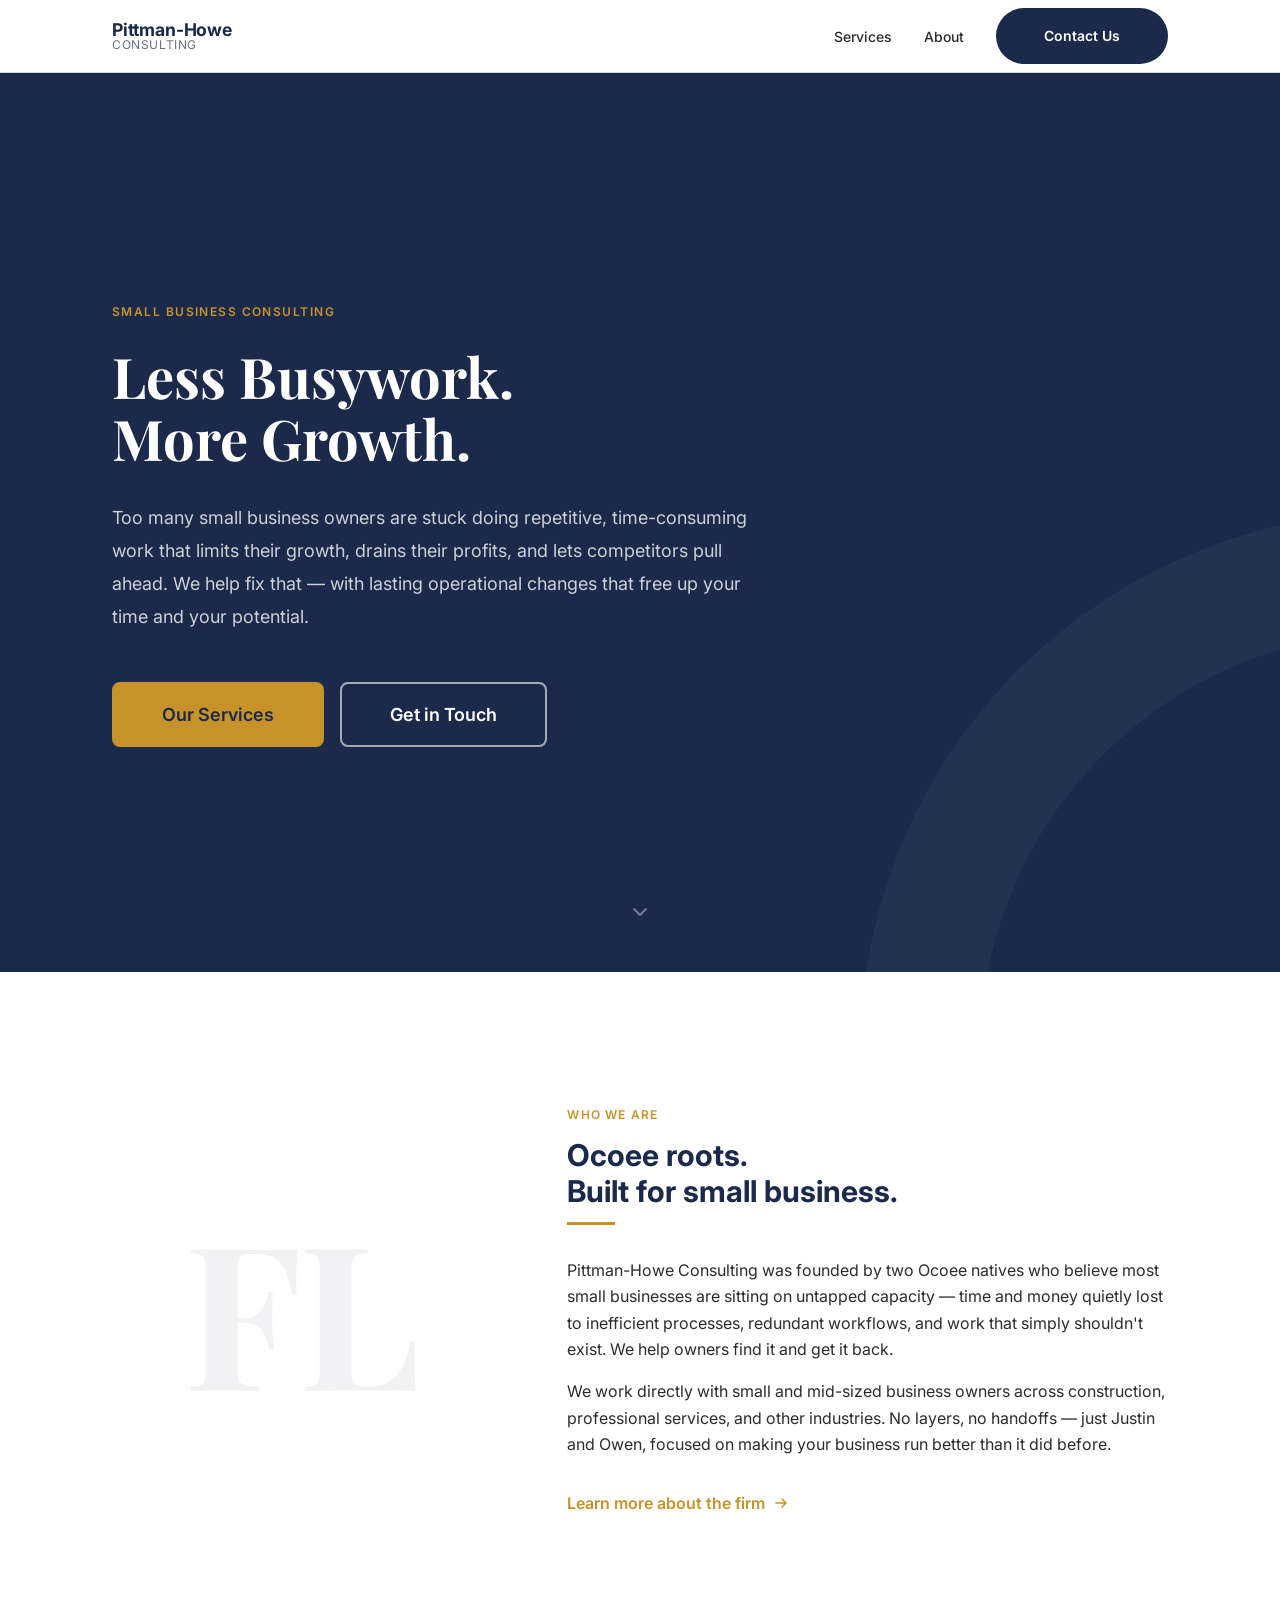
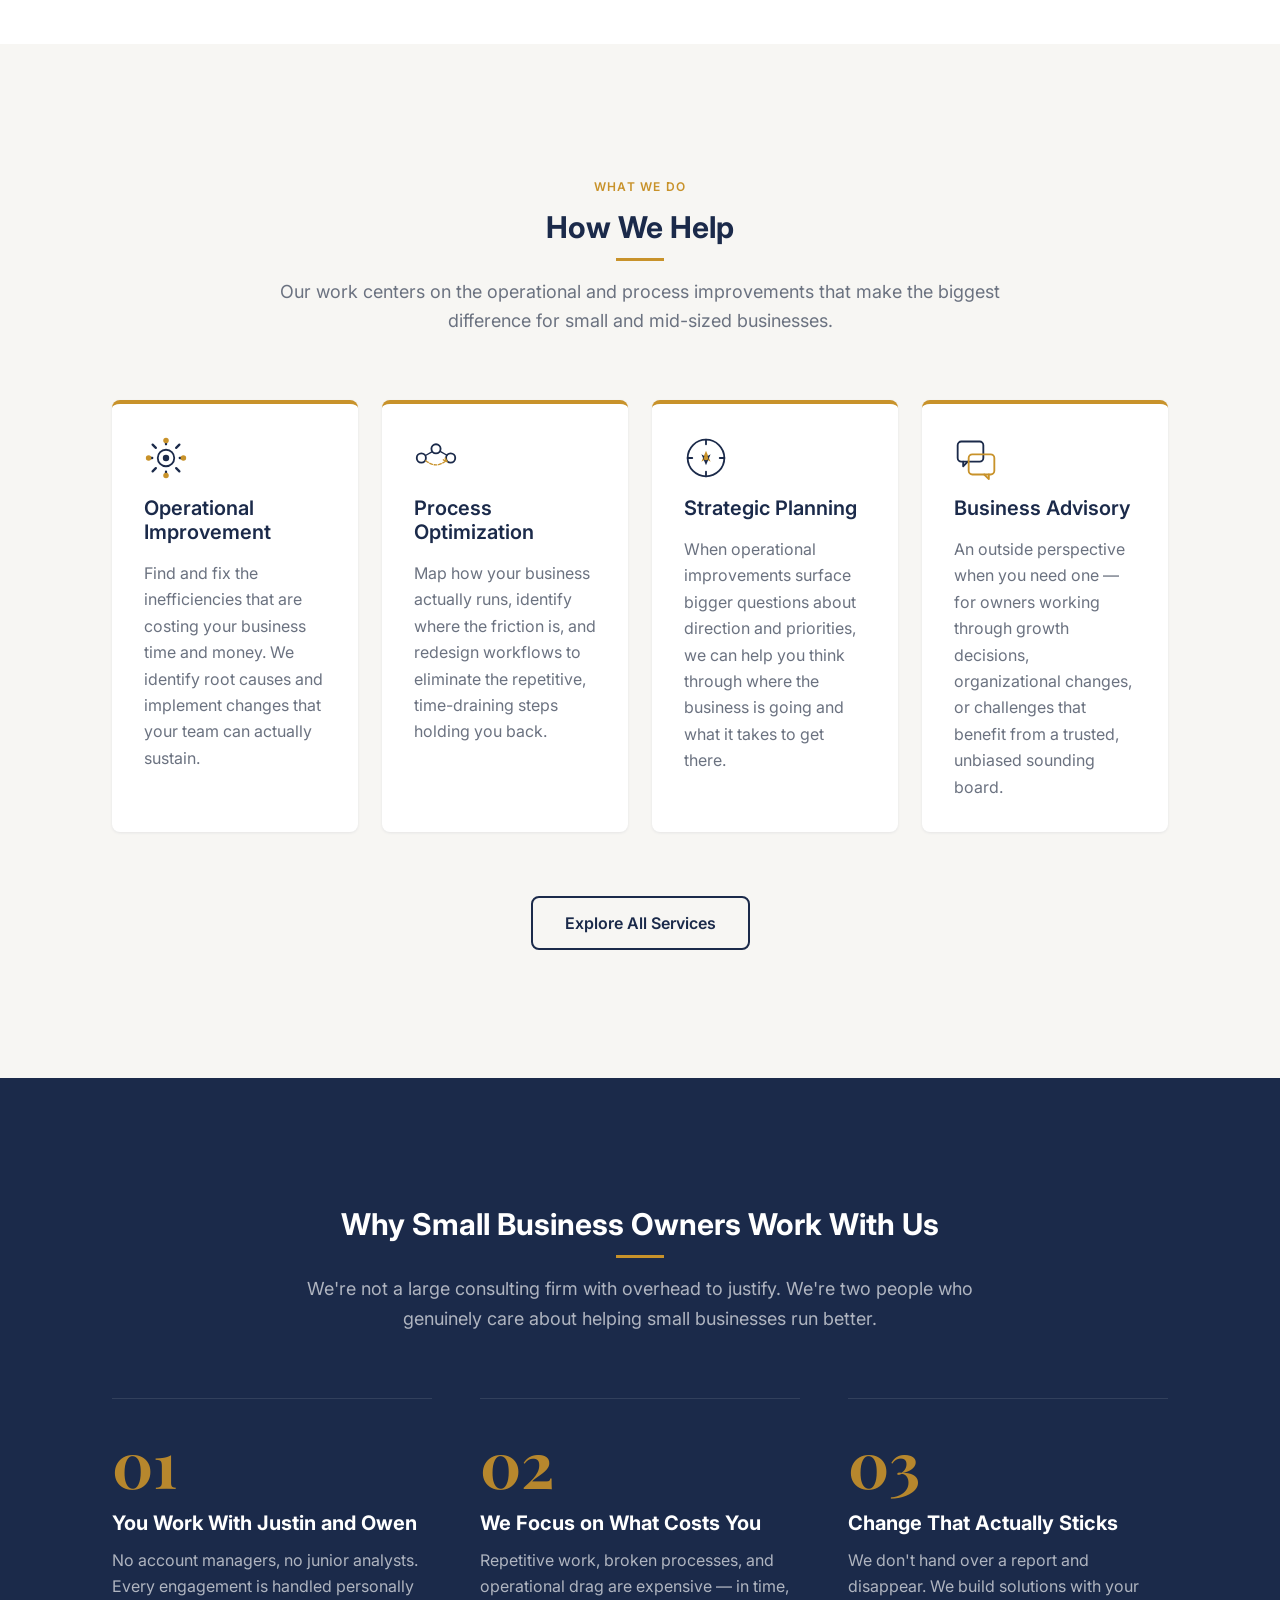
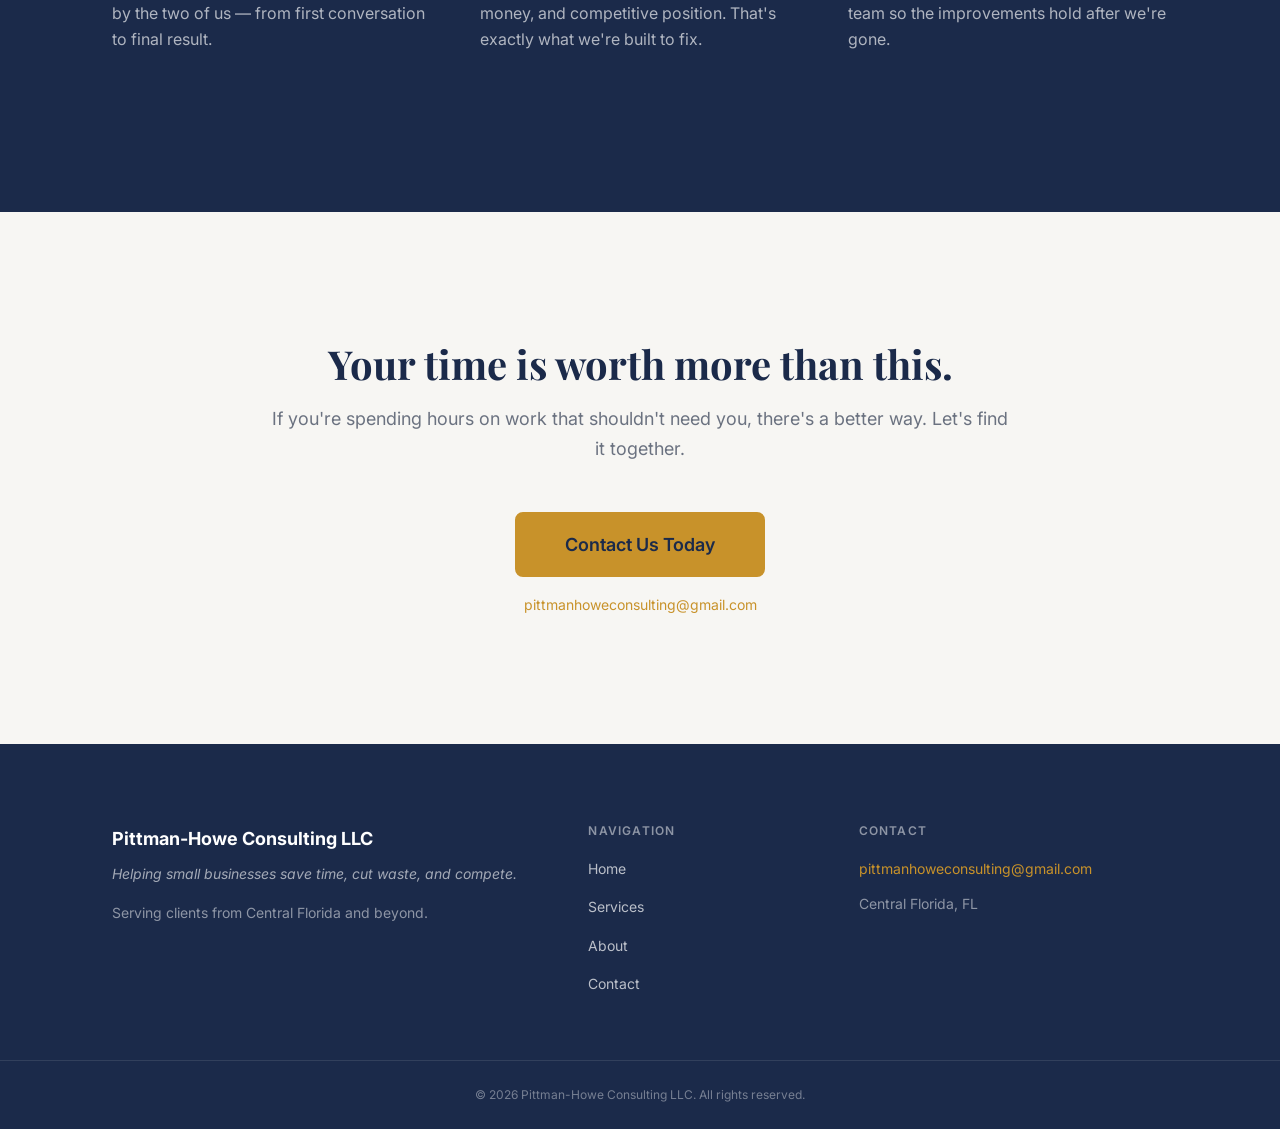
==== commit e2b4d16f: "Fixed footer email" ====
--- a/index.html
+++ b/index.html
@@ -242,7 +242,7 @@
         </div>
         <div class="footer-col">
           <h4>Contact</h4>
-          <a href="mailto:hello@pittmanhoweconsulting.com" class="footer-contact__email">hello@pittmanhoweconsulting.com</a>
+          <a href="mailto:pittmanhoweconsulting@gmail.com" class="footer-contact__email">pittmanhoweconsulting@gmail.com</a>
           <p class="footer-contact__location">Central Florida, FL</p>
         </div>
       </div>
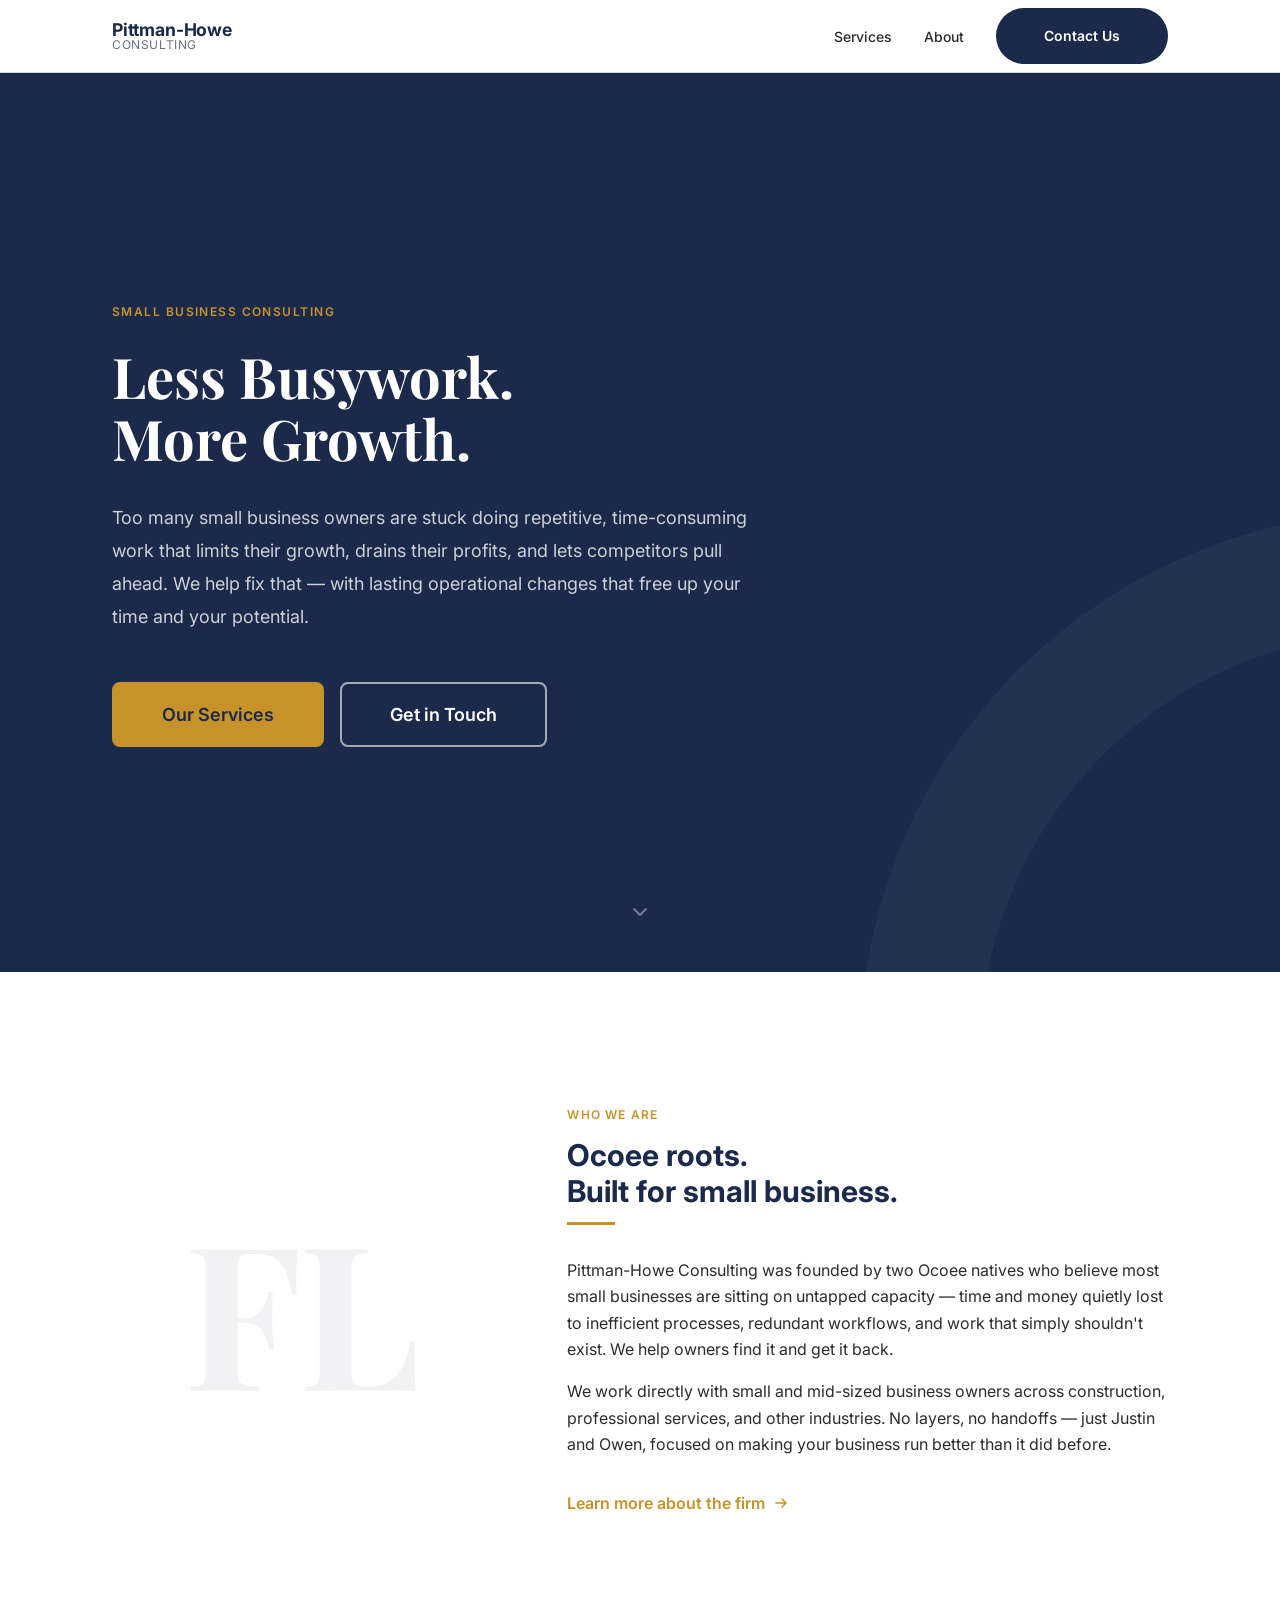
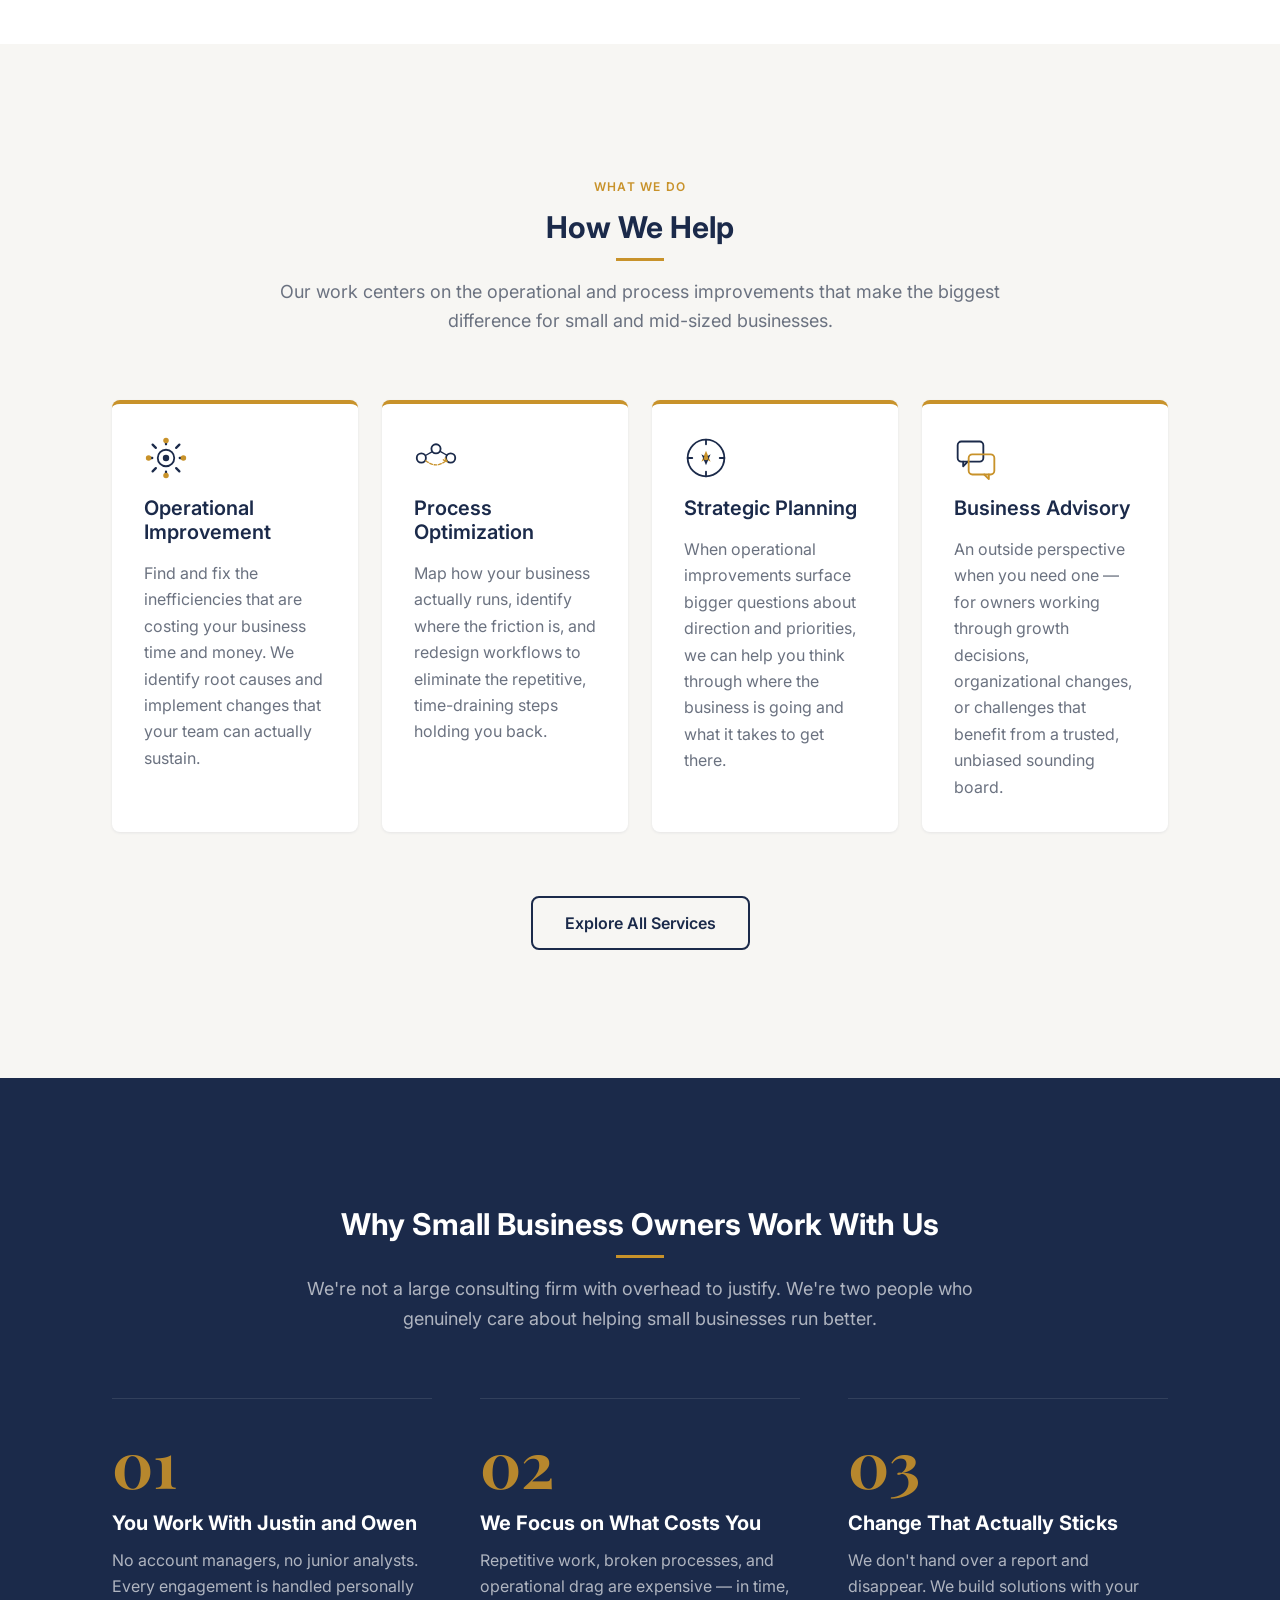
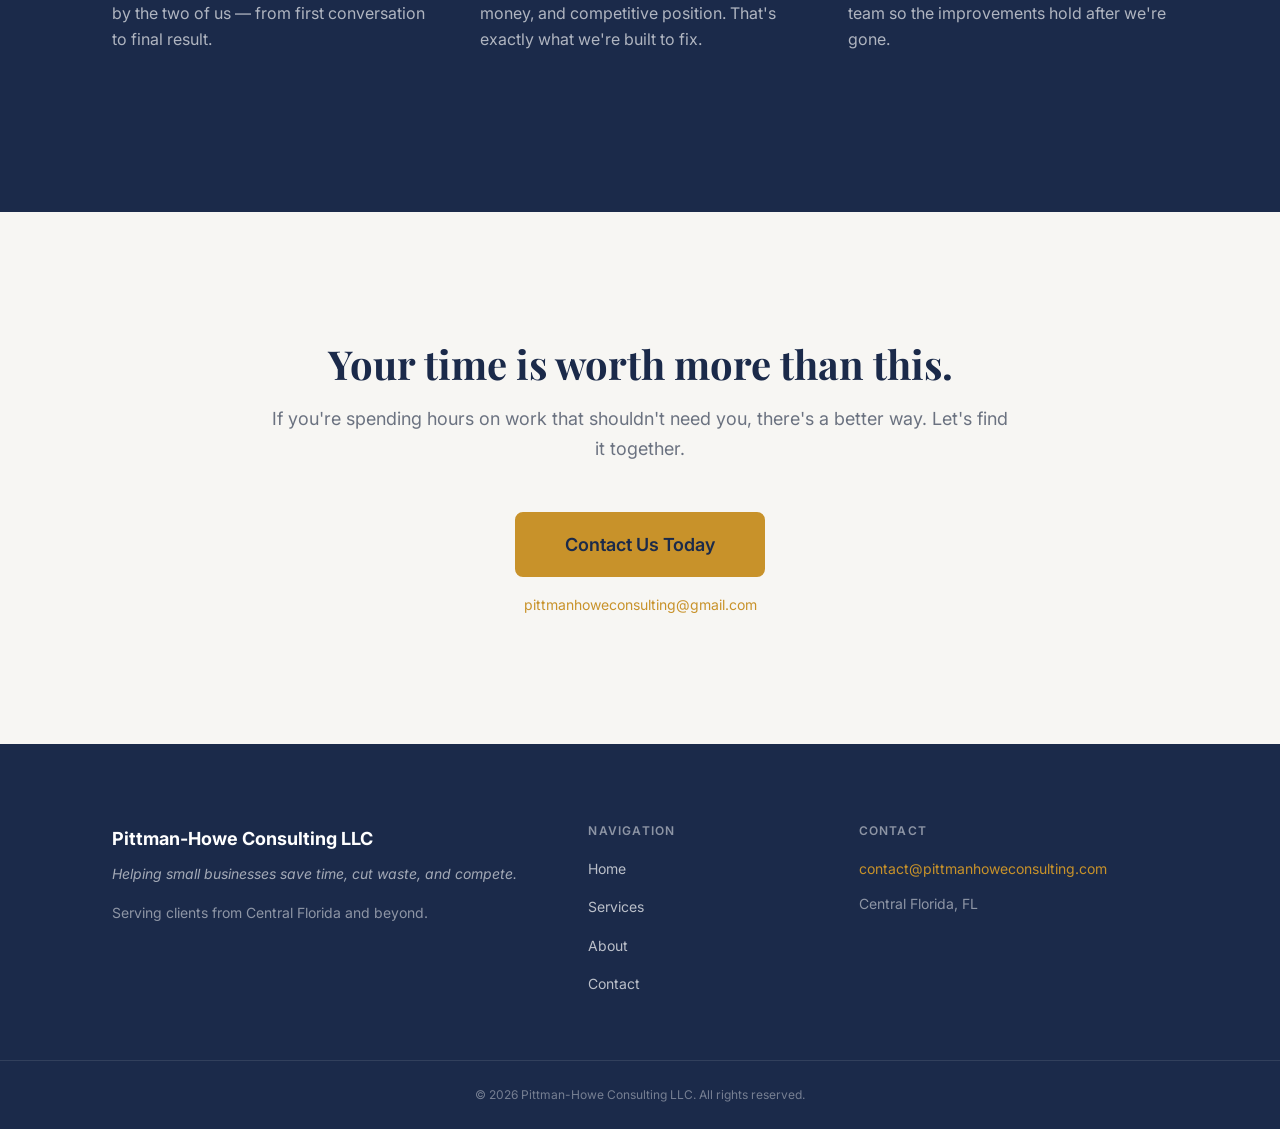
==== commit 86a0bf3e: "Updated contact email" ====
--- a/index.html
+++ b/index.html
@@ -242,7 +242,7 @@
         </div>
         <div class="footer-col">
           <h4>Contact</h4>
-          <a href="mailto:pittmanhoweconsulting@gmail.com" class="footer-contact__email">pittmanhoweconsulting@gmail.com</a>
+          <a href="mailto:contact@pittmanhoweconsulting.com" class="footer-contact__email">contact@pittmanhoweconsulting.com</a>
           <p class="footer-contact__location">Central Florida, FL</p>
         </div>
       </div>
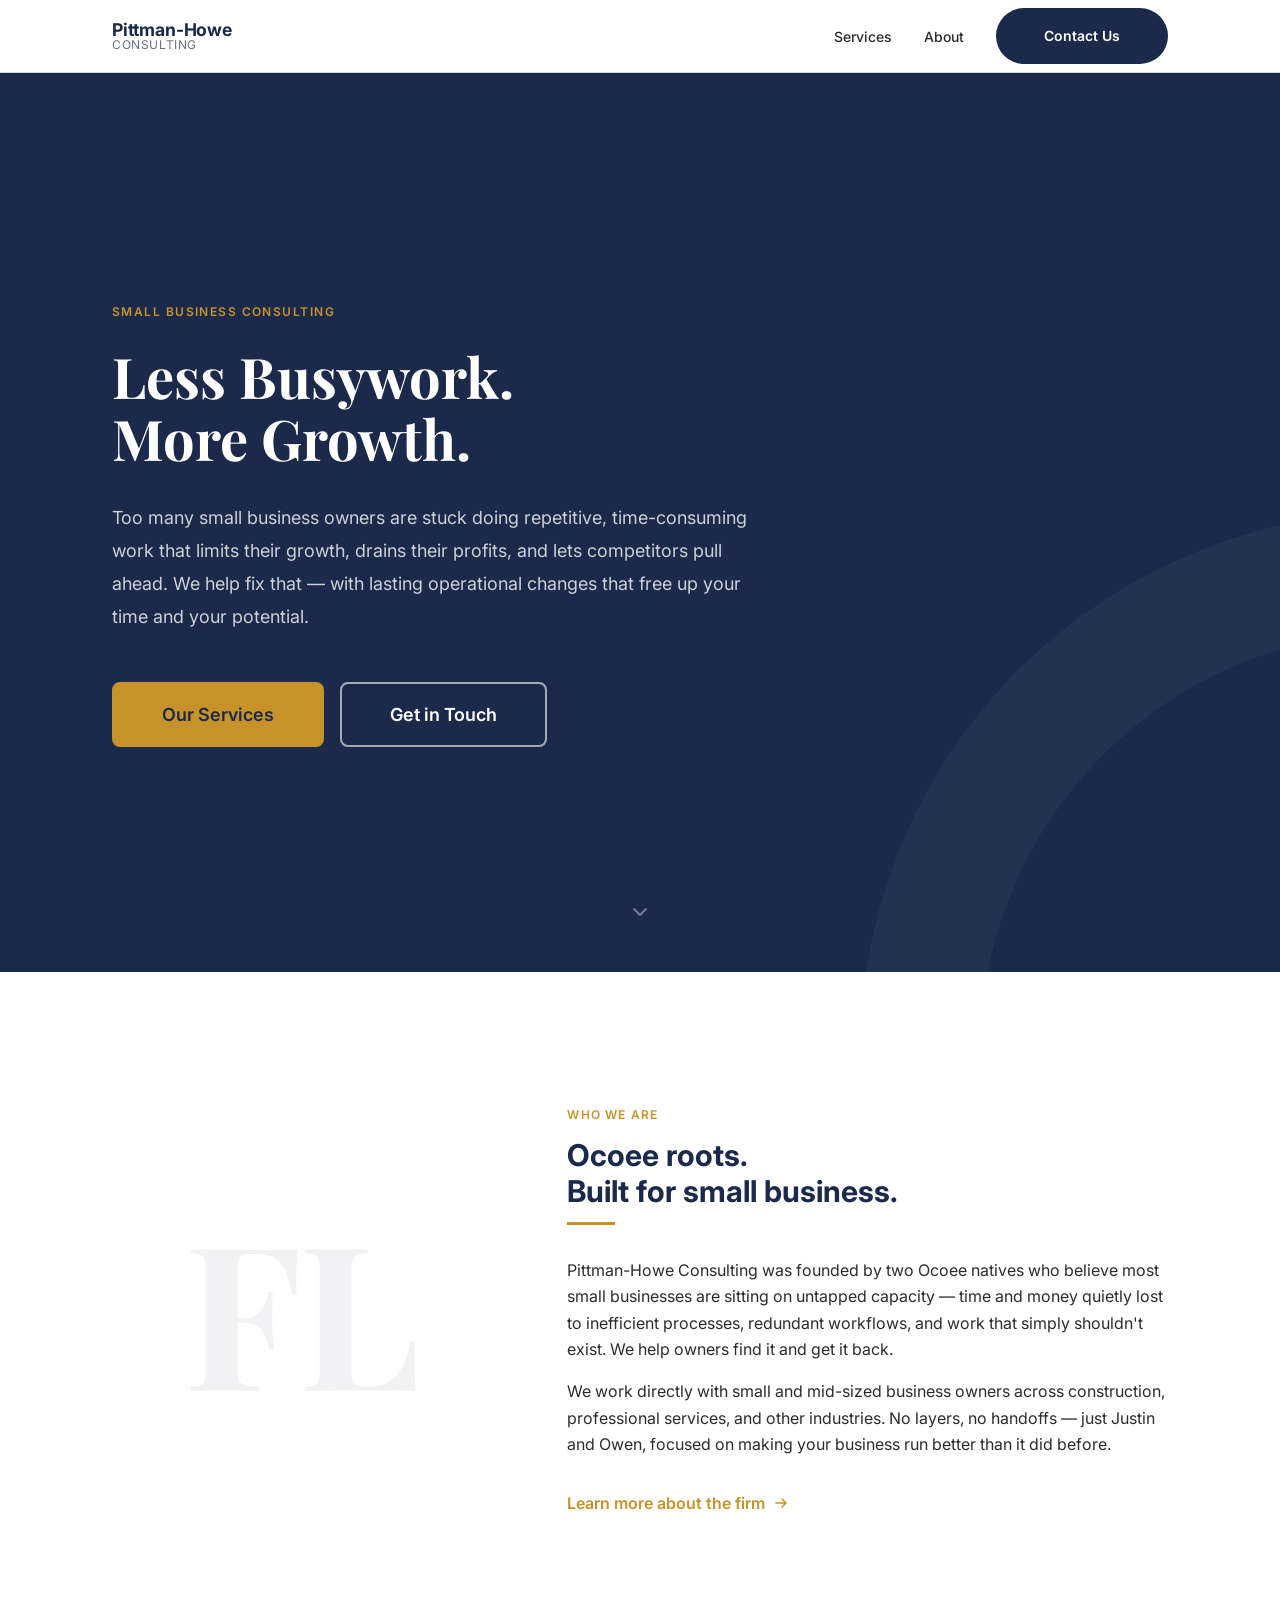
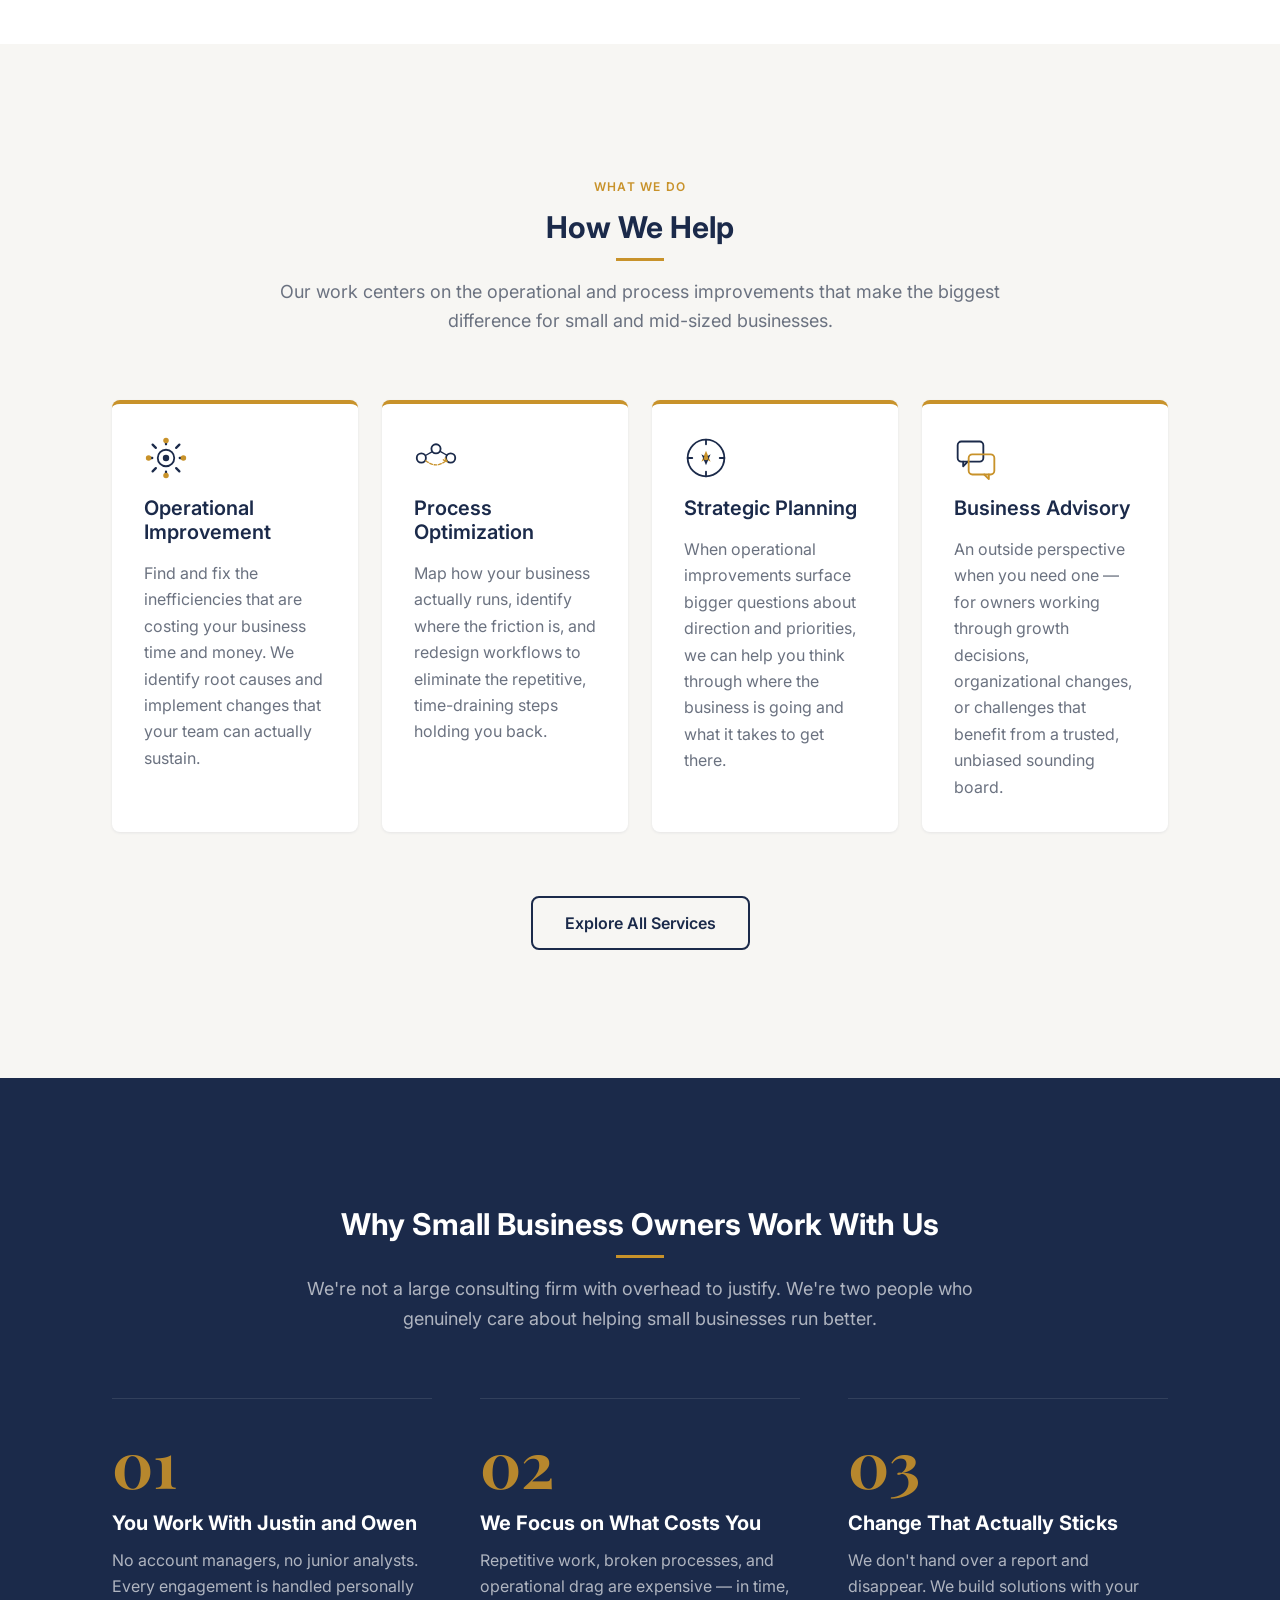
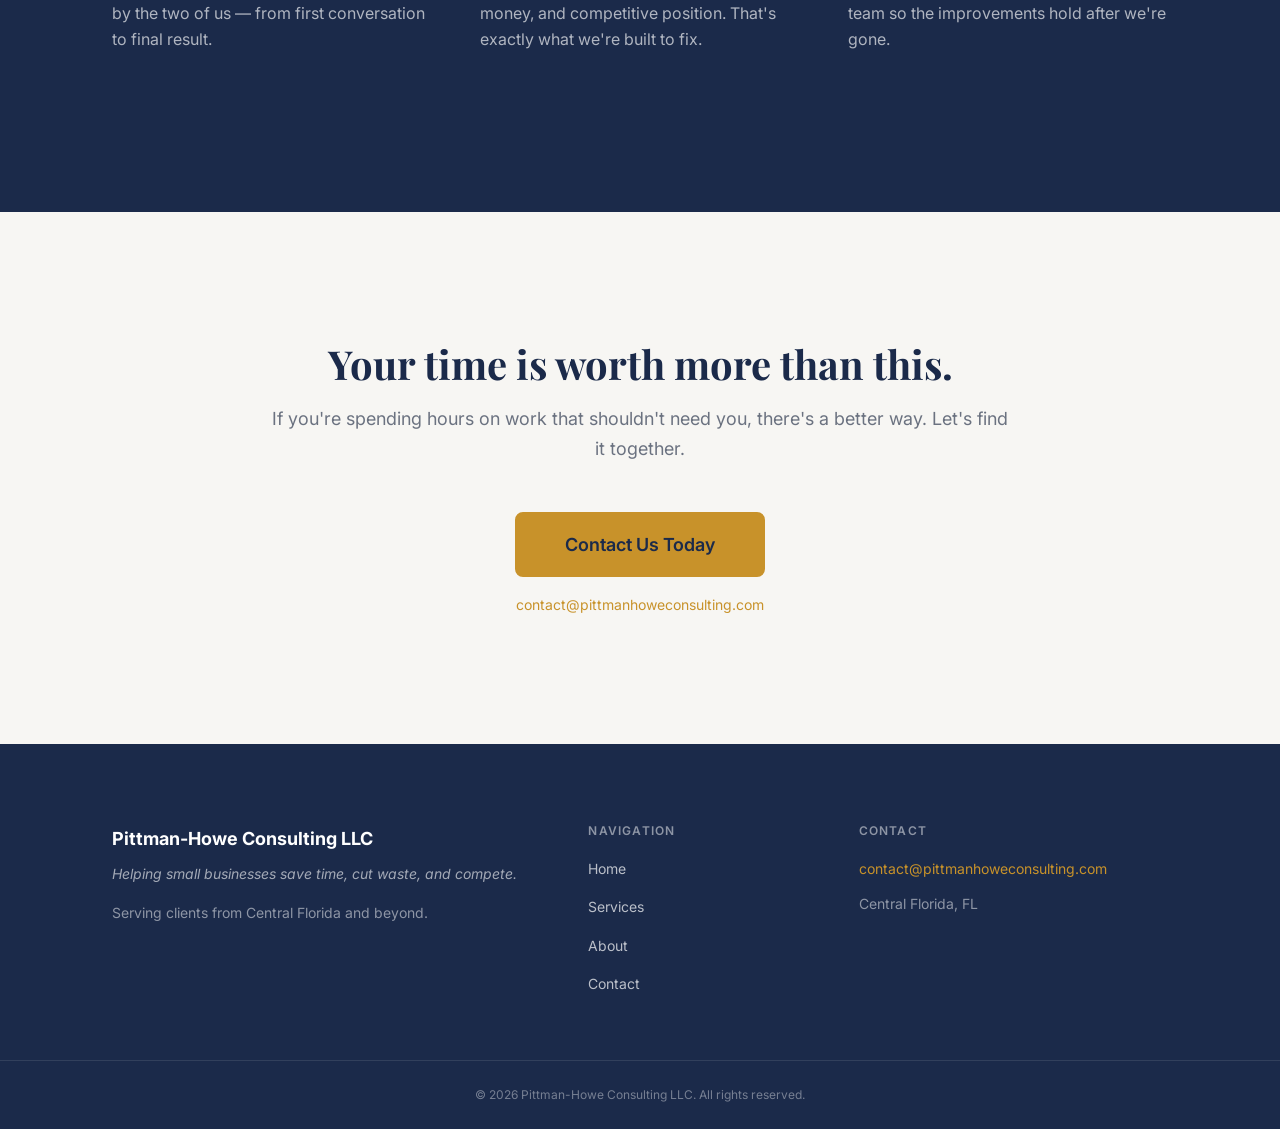
==== commit 48384a10: "Fixed Email on Index" ====
--- a/index.html
+++ b/index.html
@@ -216,7 +216,7 @@
         <h2 class="display-heading" id="cta-heading">Your time is worth more than this.</h2>
         <p>If you're spending hours on work that shouldn't need you, there's a better way. Let's find it together.</p>
         <a href="contact.html" class="btn btn--primary btn--lg">Contact Us Today</a>
-        <a href="mailto:pittmanhoweconsulting@gmail.com" class="cta-banner__email">pittmanhoweconsulting@gmail.com</a>
+        <a href="mailto:contact@pittmanhoweconsulting.com" class="cta-banner__email">contact@pittmanhoweconsulting.com</a>
       </div>
     </section>
 
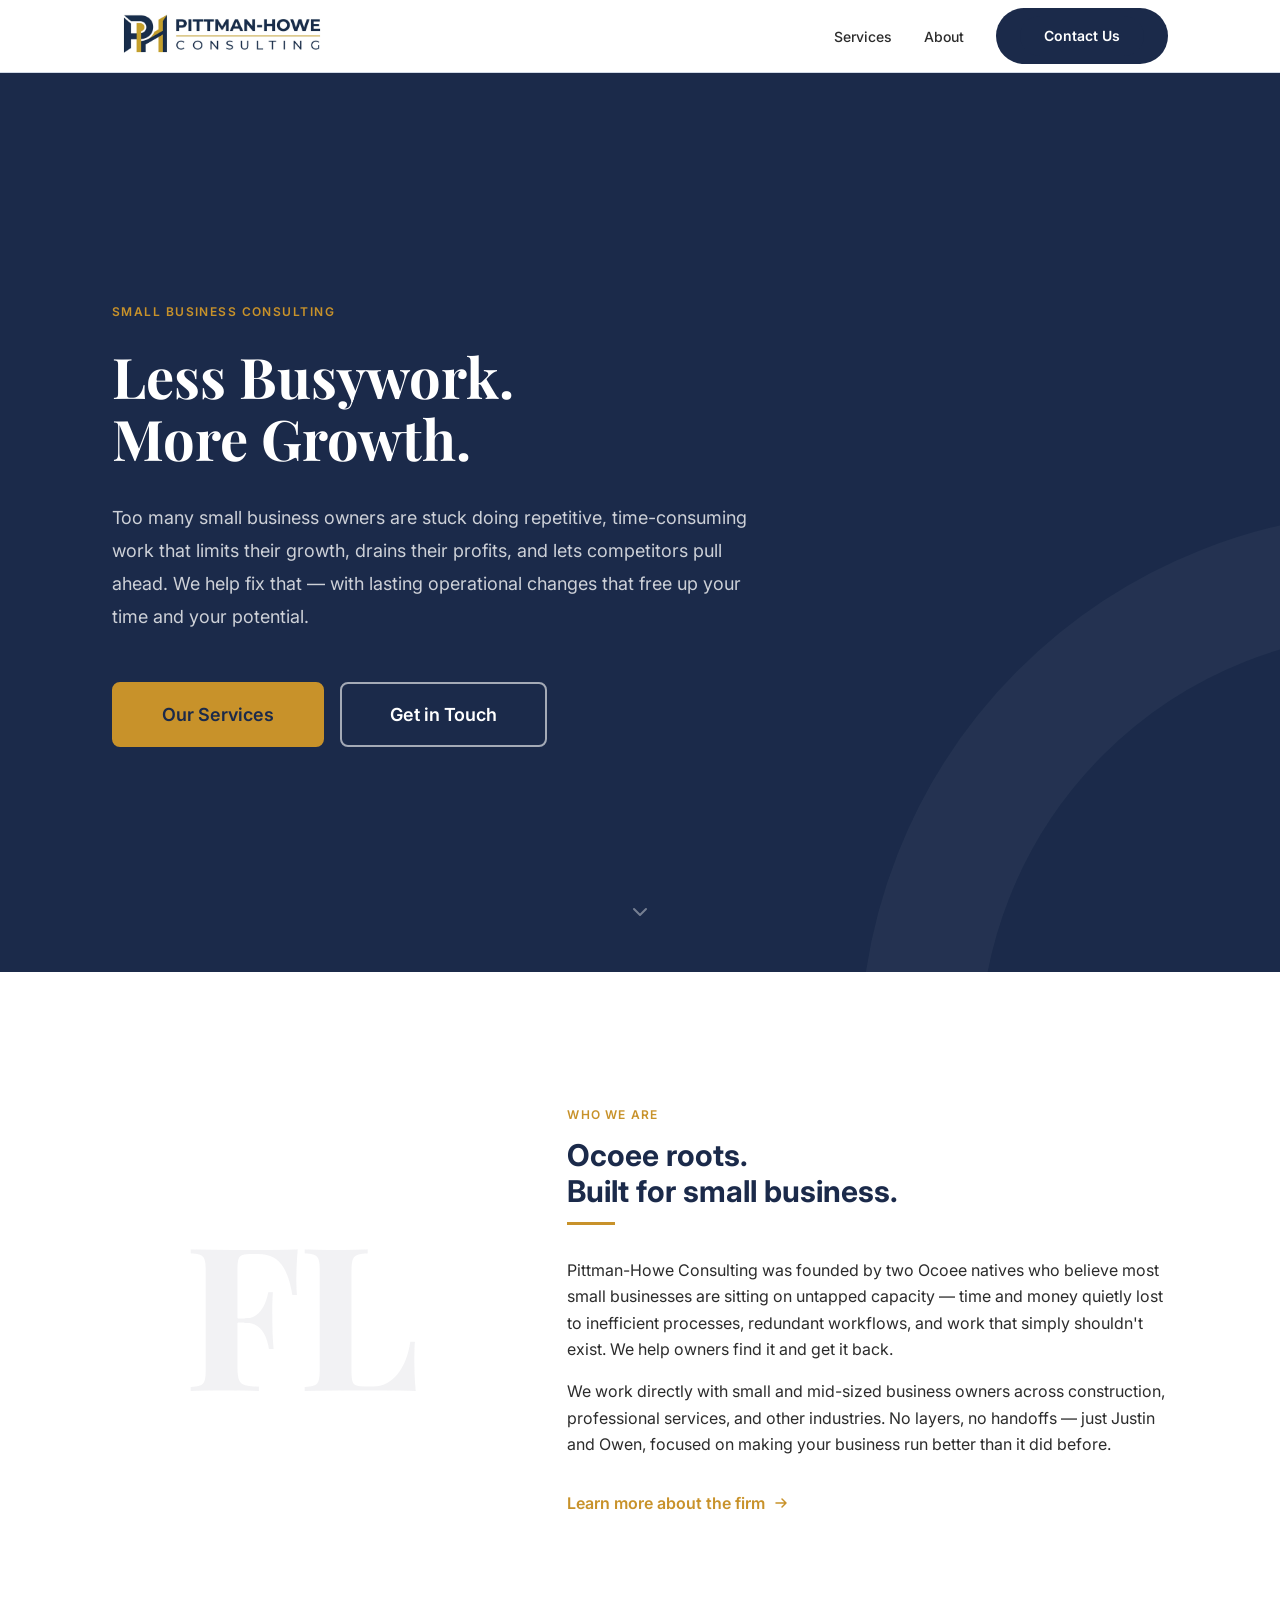
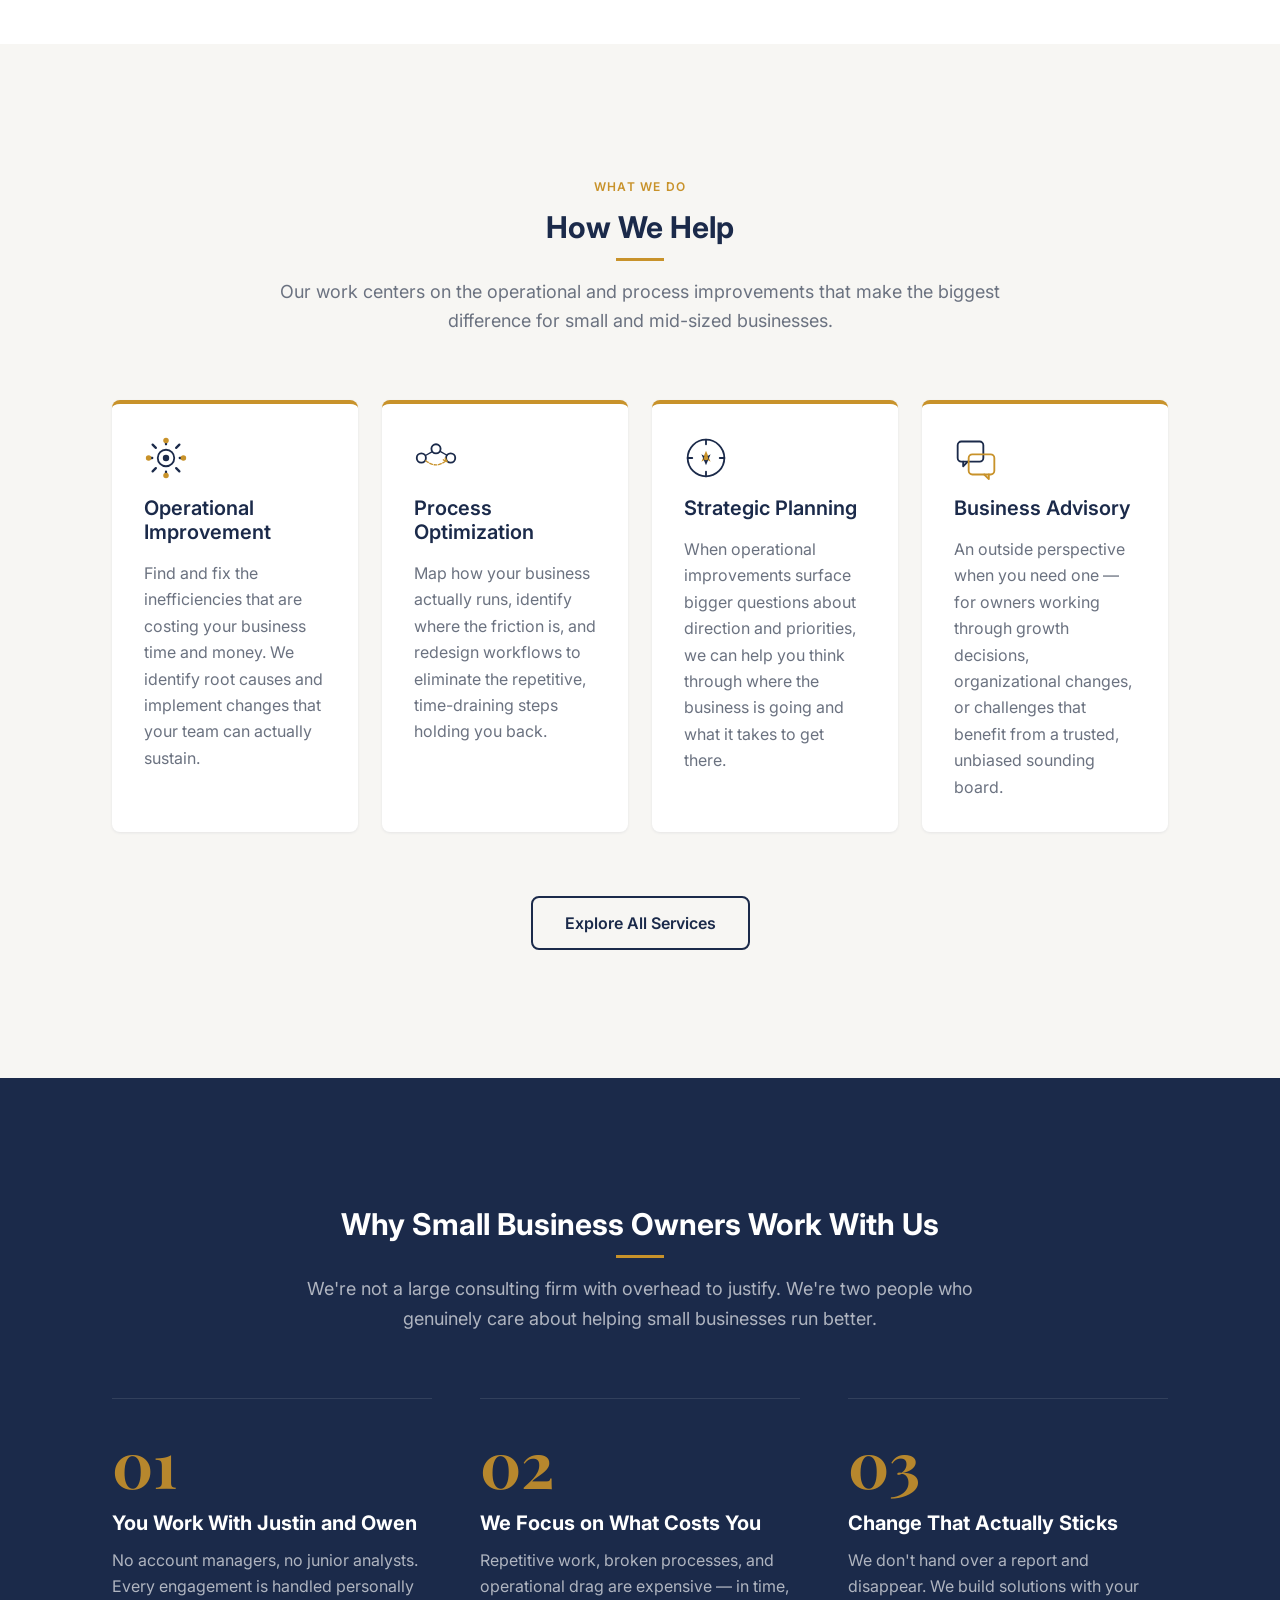
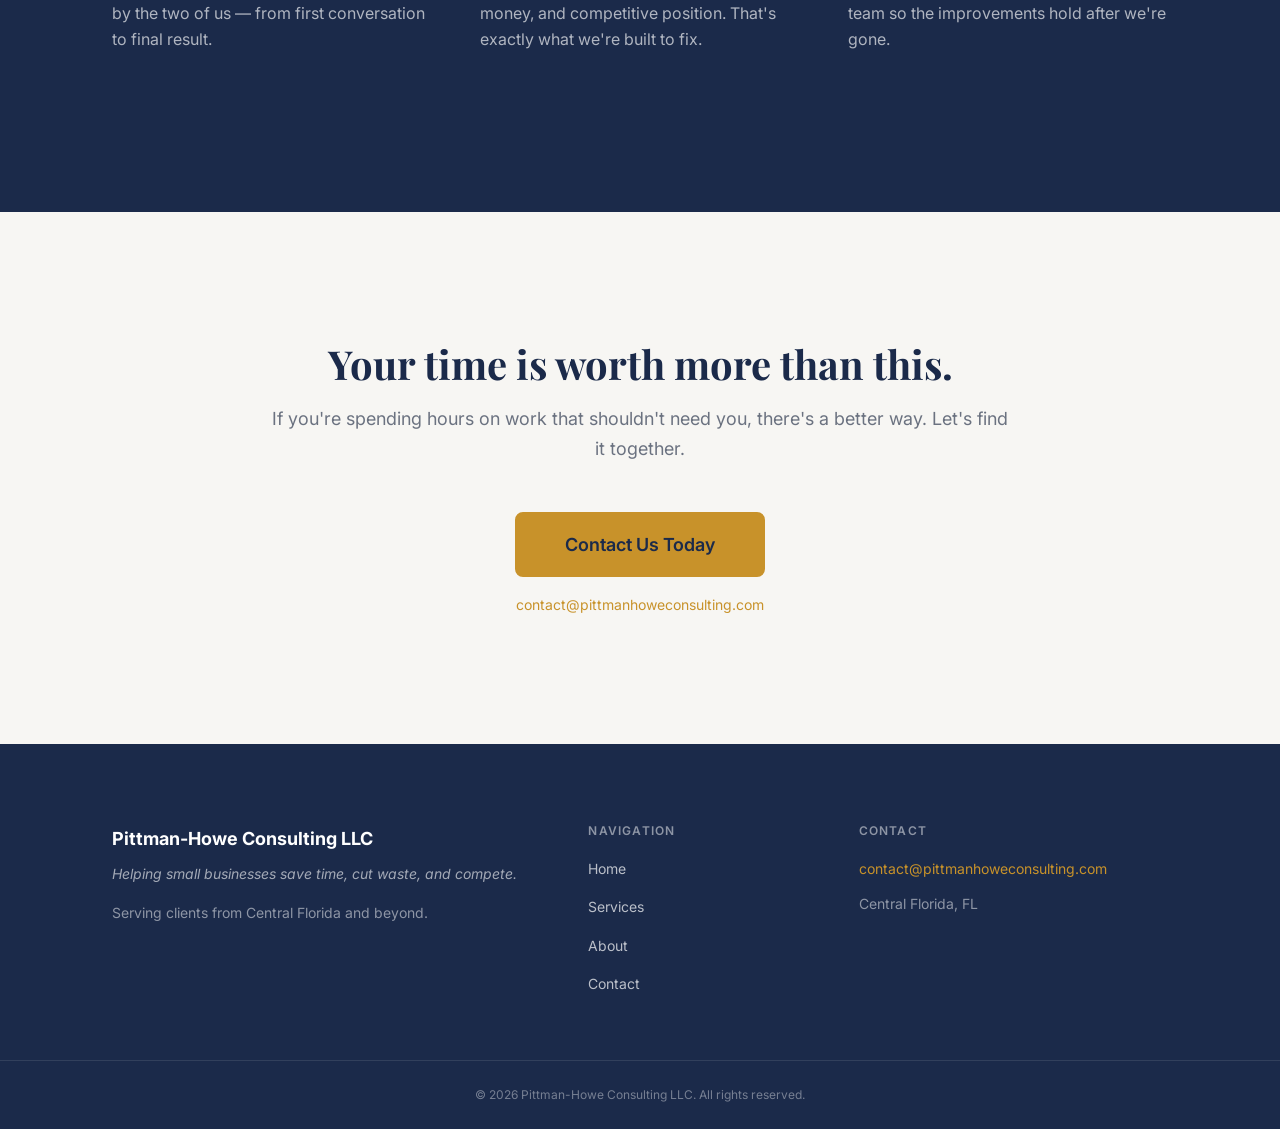
==== commit e6e29e8f: "Added images" ====
--- a/index.html
+++ b/index.html
@@ -9,6 +9,7 @@
   <link rel="preconnect" href="https://fonts.gstatic.com" crossorigin>
   <link href="https://fonts.googleapis.com/css2?family=Inter:wght@400;500;600;700&family=Playfair+Display:ital,wght@0,600;0,700;1,600&display=swap" rel="stylesheet">
   <link rel="stylesheet" href="css/styles.css">
+  <link rel="icon" type="image/png" href="css/images/favicon.png">
 </head>
 <body>
 
@@ -16,8 +17,7 @@
   <header class="site-header">
     <nav class="nav-container" role="navigation" aria-label="Main navigation">
       <a href="index.html" class="nav-logo" aria-label="Pittman-Howe Consulting — home">
-        <span class="nav-logo__wordmark">Pittman-Howe</span>
-        <span class="nav-logo__sub">Consulting</span>
+        <img src="css/images/logo-full.svg" alt="Pittman-Howe Consulting" class="nav-logo__img">
       </a>
 
       <button class="nav-toggle" aria-label="Open menu" aria-expanded="false" aria-controls="main-nav">
--- a/css/styles.css
+++ b/css/styles.css
@@ -310,29 +310,21 @@
 
 .nav-logo {
   display: flex;
-  flex-direction: column;
-  gap: 1px;
+  align-items: center;
   text-decoration: none;
   flex-shrink: 0;
 }
 
-.nav-logo__wordmark {
-  font-family: var(--font-body);
-  font-weight: var(--weight-bold);
-  font-size: 1.1rem;
-  color: var(--color-brand-primary);
-  letter-spacing: -0.01em;
-  line-height: 1;
-}
-
-.nav-logo__sub {
-  font-family: var(--font-body);
-  font-weight: var(--weight-regular);
-  font-size: var(--text-xs);
-  color: var(--color-text-muted);
-  letter-spacing: 0.05em;
-  text-transform: uppercase;
-  line-height: 1;
+.nav-logo__img {
+  width: 220px;
+  height: auto;
+  display: block;
+}
+
+@media (max-width: 640px) {
+  .nav-logo__img {
+    width: 160px;
+  }
 }
 
 .nav-toggle {
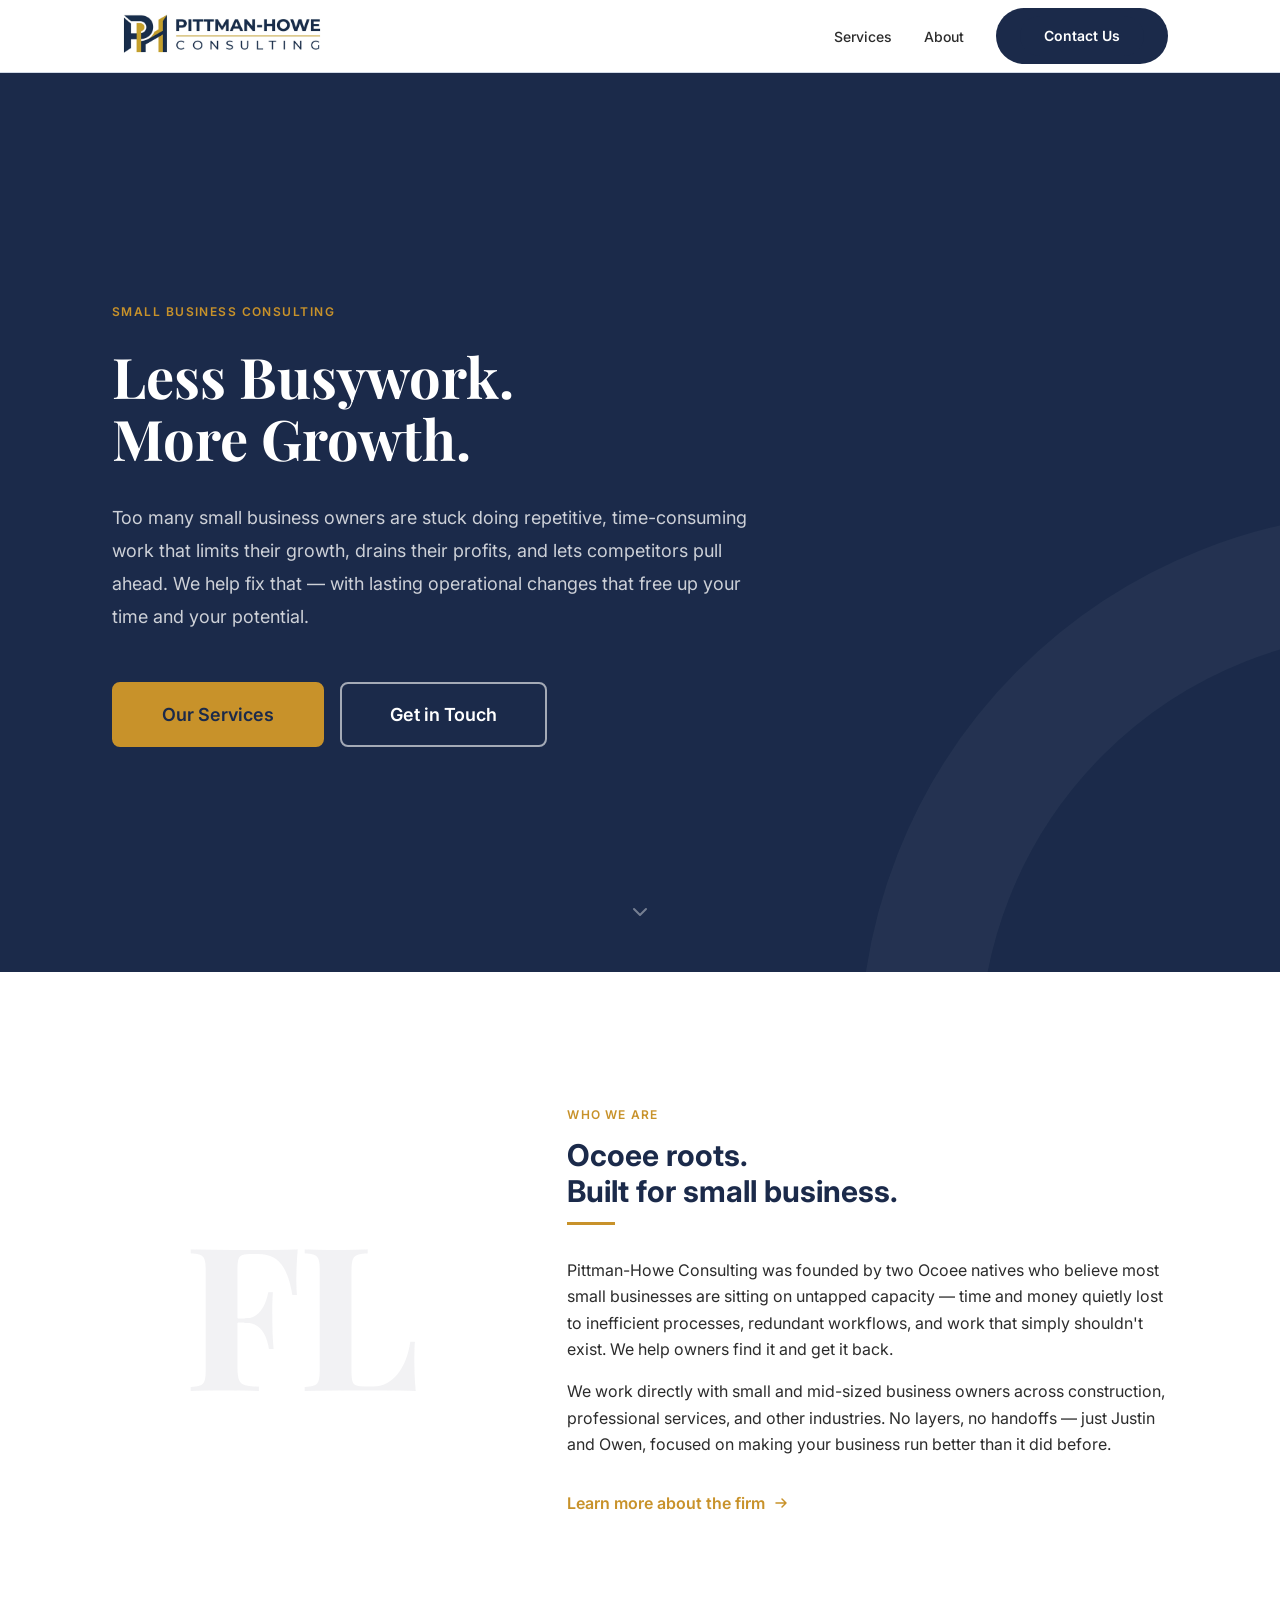
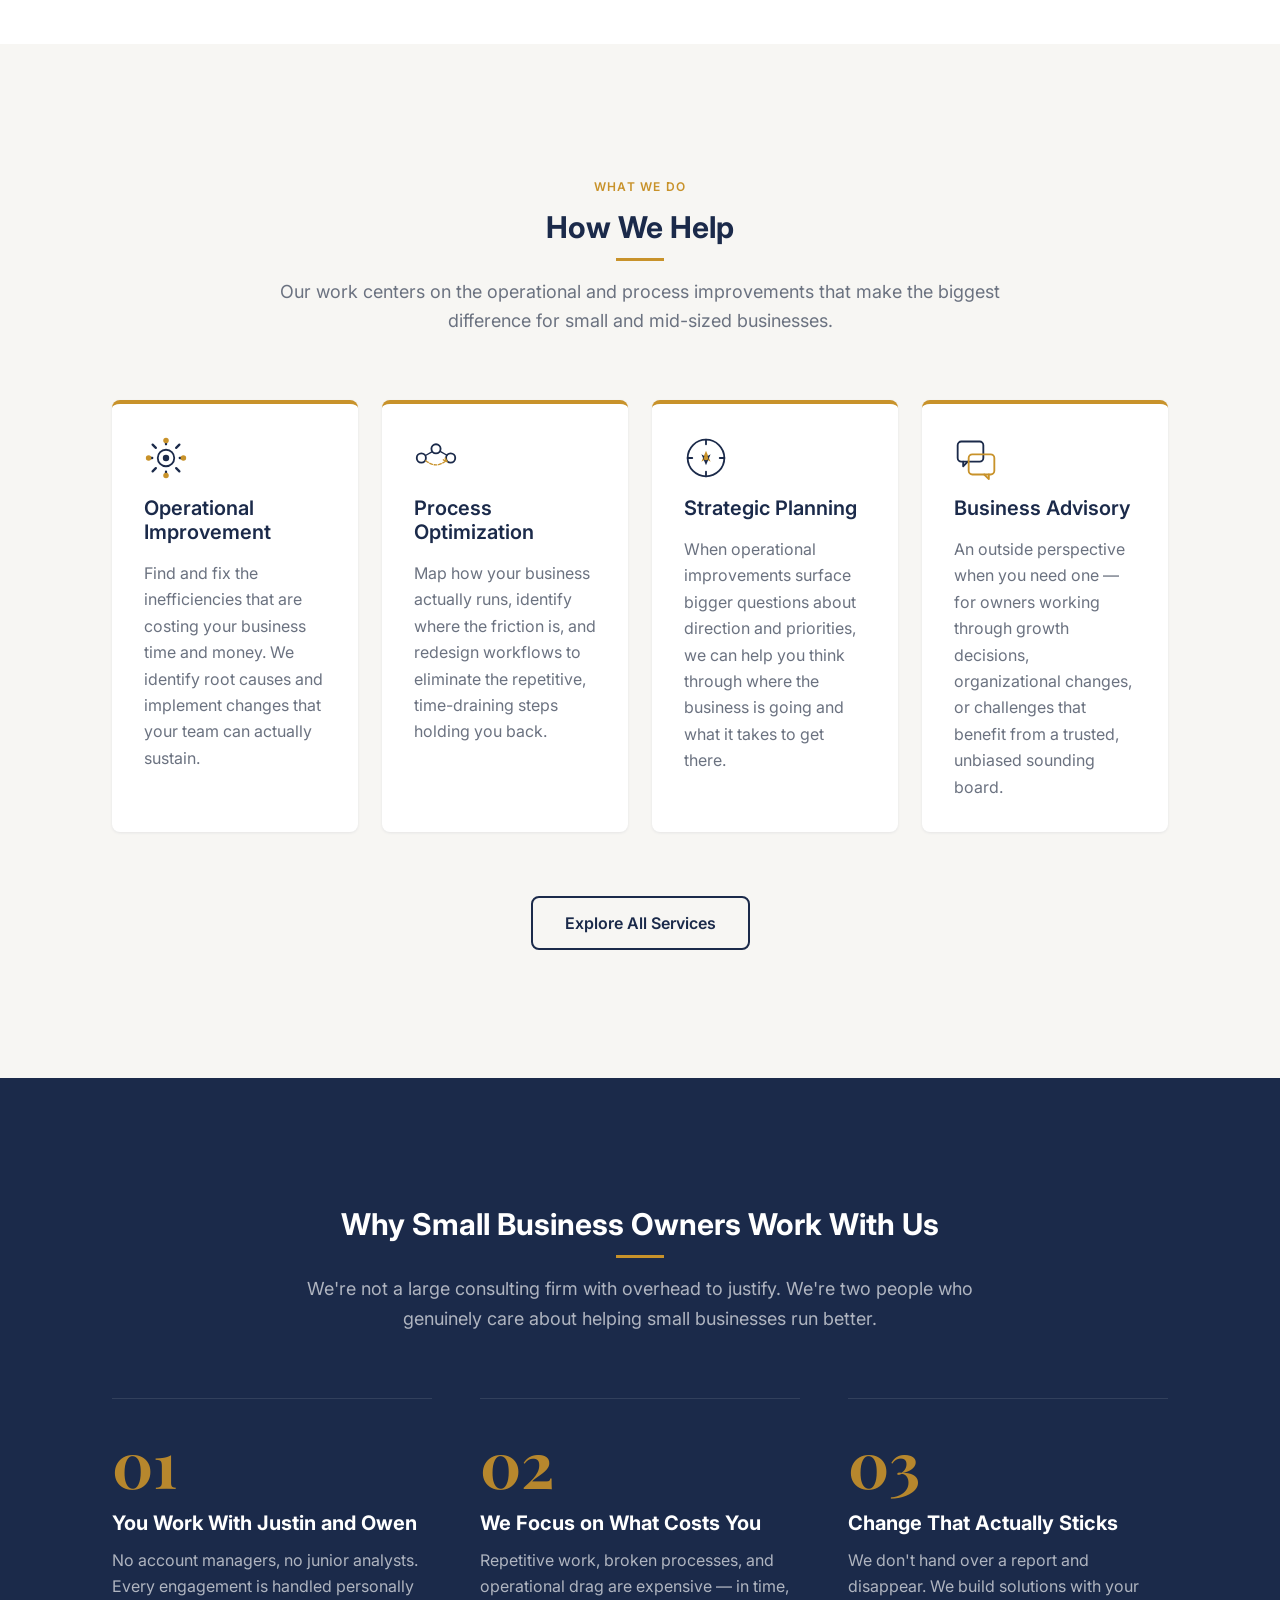
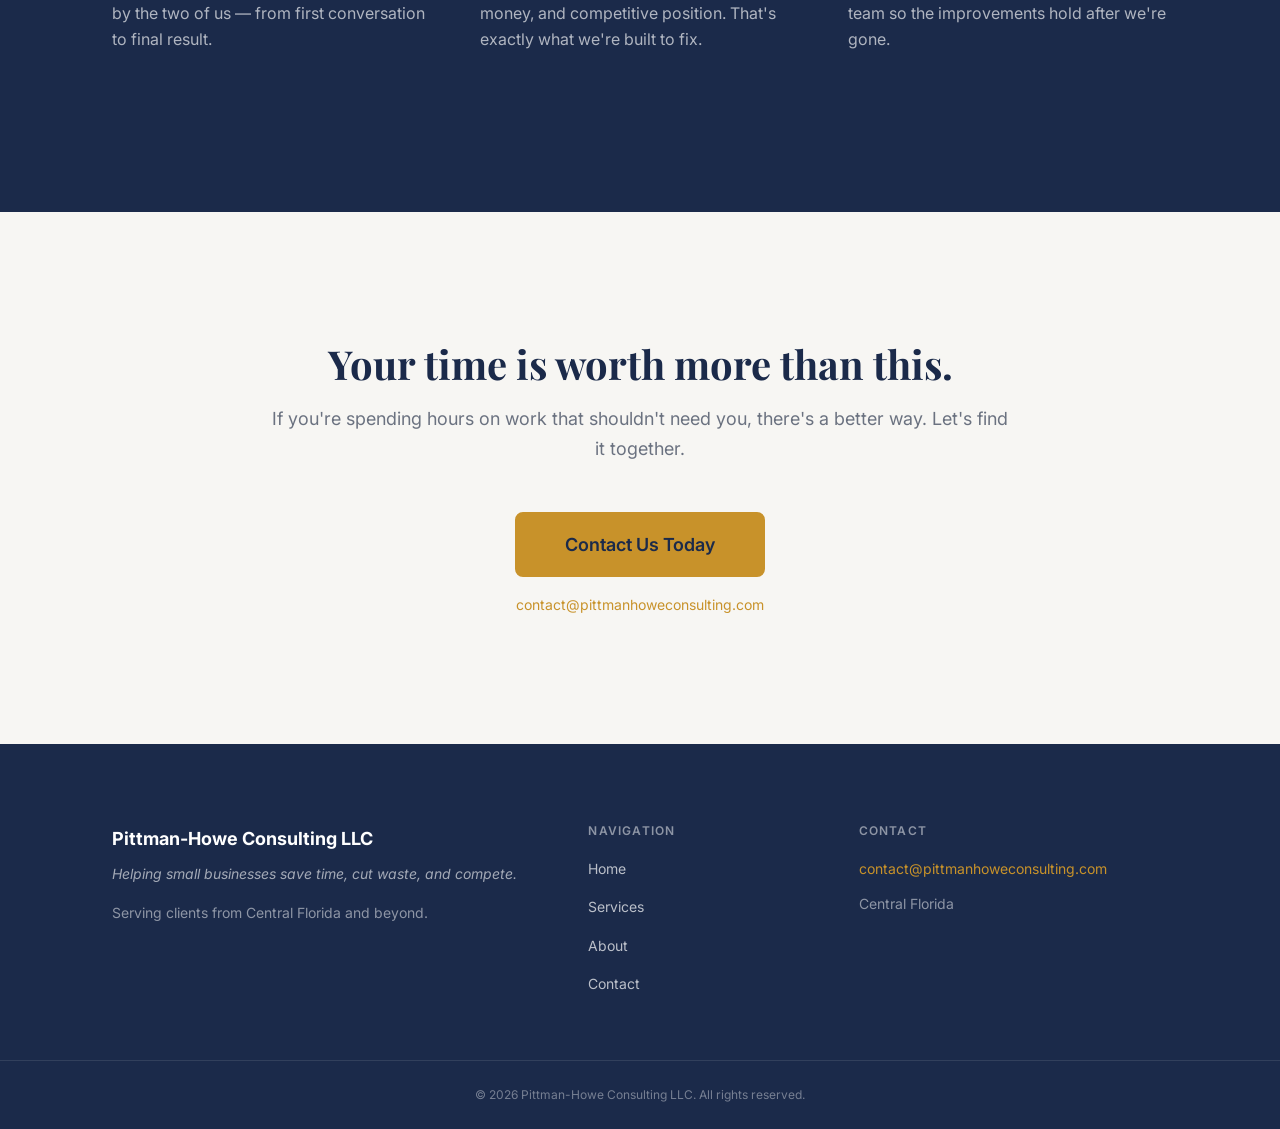
==== commit f9667396: "Fixed Central Florida, FL and hamburger menu error for mobile" ====
--- a/index.html
+++ b/index.html
@@ -21,12 +21,12 @@
       </a>
 
       <button class="nav-toggle" aria-label="Open menu" aria-expanded="false" aria-controls="main-nav">
-        <svg class="icon-hamburger" width="24" height="18" viewBox="0 0 24 18" fill="none" aria-hidden="true">
+        <svg class="nav-toggle__open" width="24" height="18" viewBox="0 0 24 18" fill="none" aria-hidden="true">
           <line x1="0" y1="1"  x2="24" y2="1"  stroke="currentColor" stroke-width="2" stroke-linecap="round"/>
           <line x1="0" y1="9"  x2="24" y2="9"  stroke="currentColor" stroke-width="2" stroke-linecap="round"/>
           <line x1="0" y1="17" x2="24" y2="17" stroke="currentColor" stroke-width="2" stroke-linecap="round"/>
         </svg>
-        <svg class="icon-close" width="24" height="24" viewBox="0 0 24 24" fill="none" aria-hidden="true" hidden>
+        <svg class="nav-toggle__close" width="24" height="24" viewBox="0 0 24 24" fill="none" aria-hidden="true">
           <line x1="4" y1="4"  x2="20" y2="20" stroke="currentColor" stroke-width="2" stroke-linecap="round"/>
           <line x1="20" y1="4" x2="4"  y2="20" stroke="currentColor" stroke-width="2" stroke-linecap="round"/>
         </svg>
@@ -243,7 +243,7 @@
         <div class="footer-col">
           <h4>Contact</h4>
           <a href="mailto:contact@pittmanhoweconsulting.com" class="footer-contact__email">contact@pittmanhoweconsulting.com</a>
-          <p class="footer-contact__location">Central Florida, FL</p>
+          <p class="footer-contact__location">Central Florida</p>
         </div>
       </div>
     </div>
--- a/css/styles.css
+++ b/css/styles.css
@@ -342,6 +342,18 @@
   background-color: var(--color-bg-card);
 }
 
+.nav-toggle__close {
+  display: none;
+}
+
+.nav-toggle.is-open .nav-toggle__open {
+  display: none;
+}
+
+.nav-toggle.is-open .nav-toggle__close {
+  display: block;
+}
+
 .nav-links {
   display: flex;
   align-items: center;
